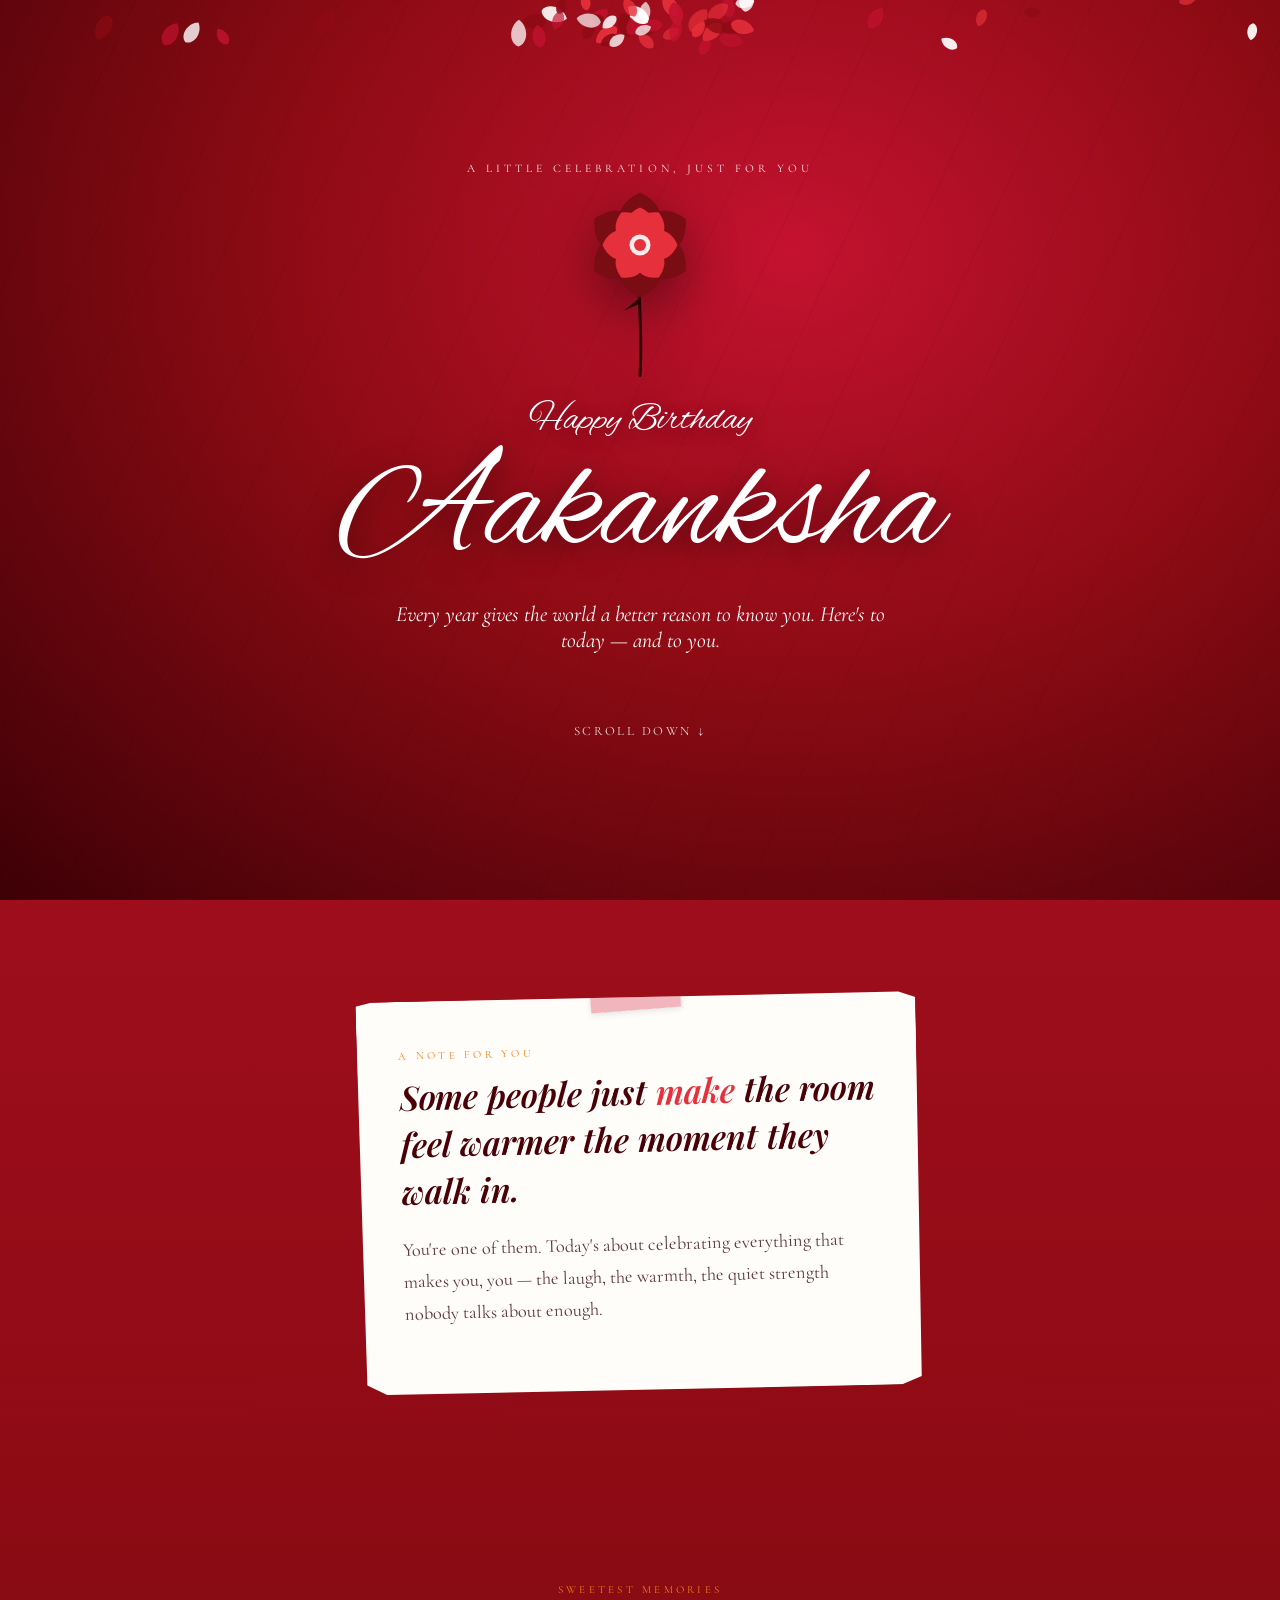
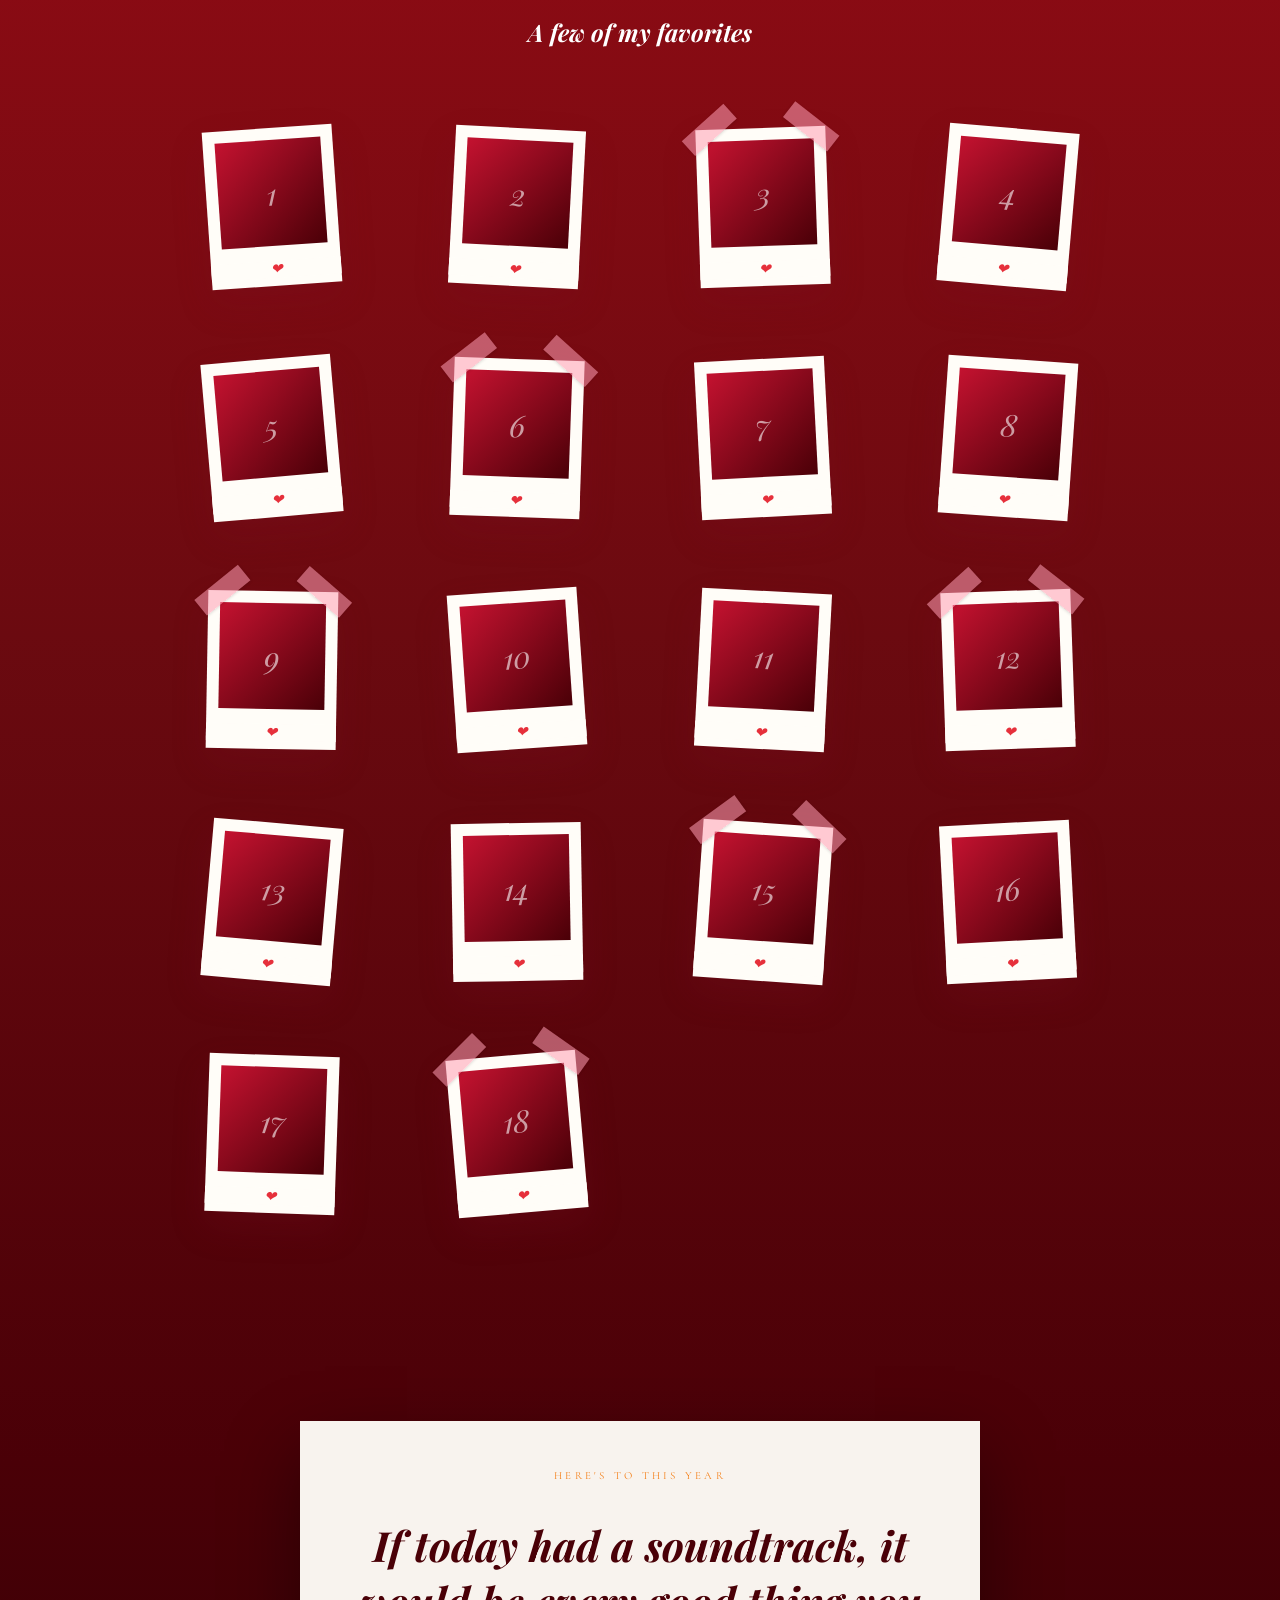
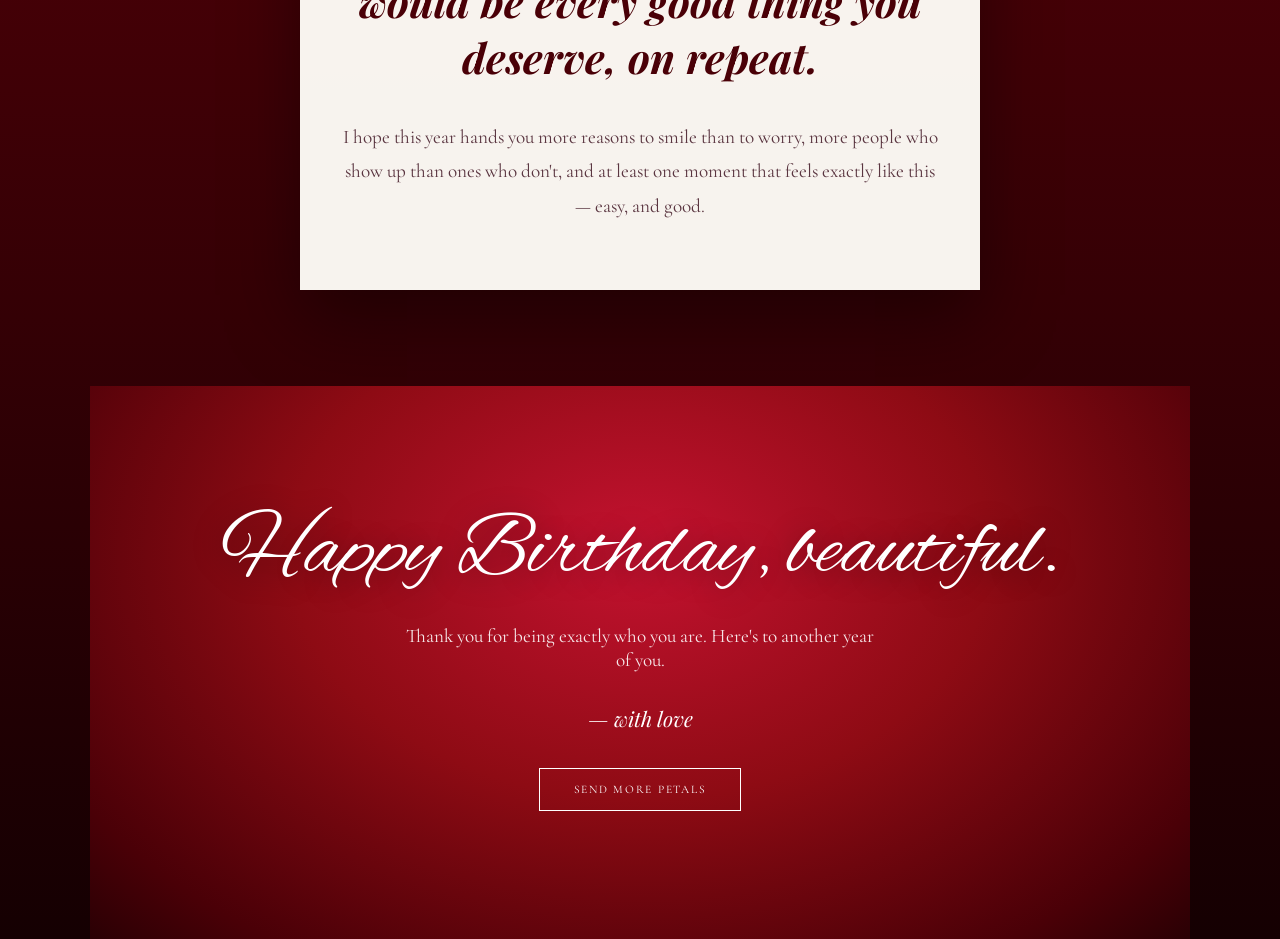
==== birthday-aakanksha/index.html @ 6182c218 "Update index.html" ====
<!DOCTYPE html>
<html lang="en">
<head>
<meta charset="UTF-8">
<meta name="viewport" content="width=device-width, initial-scale=1.0">
<title>Happy Birthday, Aakanksha</title>
<link rel="preconnect" href="https://fonts.googleapis.com">
<link rel="preconnect" href="https://fonts.gstatic.com" crossorigin>
<link href="https://fonts.googleapis.com/css2?family=Alex+Brush&family=Playfair+Display:ital,wght@0,500;0,700;1,600&family=Cormorant+Garamond:ital,wght@0,400;0,500;1,400&display=swap" rel="stylesheet">
<style>
  :root{
    --sunset-deep: #3D0006;
    --sunset-mid: #8E0B14;
    --sunset-pink: #E6303B;
    --sunset-peach: #FFFFFF;
    --blush: #FFF3F2;
    --paper: #FFF8F7;
    --wine: #4A0007;
    --rose-red: #E6303B;
    --gold: #F4801A;
  }
  *{ box-sizing:border-box; }
  html{ scroll-behavior:smooth; }
  body{
    margin:0;
    font-family:'Cormorant Garamond', serif;
    color:#1A0A0A;
    overflow-x:hidden;
    background:linear-gradient(180deg,
      #C41230 0%,
      #A30E1E 18%,
      #8E0B14 36%,
      #6B0A10 54%,
      #4A0007 74%,
      #2A0004 90%,
      #150002 100%);
  }
  h1,h2,.display{ font-family:'Playfair Display', serif; }
  .script{ font-family:'Alex Brush', cursive; }

  #fx-canvas{
    position:fixed; inset:0; width:100vw; height:100vh;
    pointer-events:none; z-index:50;
  }

  /* ---------------- HERO: sunset sky like reference photo ---------------- */
  .hero{
    position:relative;
    min-height:100vh;
    display:flex; flex-direction:column; align-items:center; justify-content:center;
    text-align:center;
    padding:2rem;
    overflow:hidden;
    background:
      radial-gradient(ellipse at 62% 28%, #C41230 0%, #8E0B14 45%, var(--sunset-deep) 100%);
  }
  .hero::before{
    content:'';
    position:absolute; inset:0;
    background:
      repeating-linear-gradient(115deg, rgba(0,0,0,0) 0 60px, rgba(0,0,0,0.06) 60px 62px);
    opacity:0.6;
  }
  .rose{ position:relative; z-index:2; margin-bottom:0.8rem; filter:drop-shadow(0 18px 26px rgba(0,0,0,0.4)); animation:sway 5s ease-in-out infinite; }
  .rose svg{ width:min(38vw, 150px); height:auto; }
  @keyframes sway{ 0%,100%{ transform:rotate(-3deg); } 50%{ transform:rotate(3deg); } }

  .eyebrow{
    position:relative; z-index:2;
    letter-spacing:0.35em; text-transform:uppercase; font-size:0.72rem;
    color:#FFFFFF; opacity:0.9; margin-bottom:0.6rem;
  }
  .hero .script.small{
    position:relative; z-index:2;
    display:block;
    font-size:clamp(1.6rem, 4vw, 2.3rem);
    color:#FFFFFF;
    text-shadow:0 4px 20px rgba(0,0,0,0.4);
  }
  .hero h1{
    position:relative; z-index:2;
    font-family:'Alex Brush', cursive;
    font-size:clamp(4.5rem, 15vw, 9rem);
    font-style:normal; font-weight:400;
    line-height:0.95;
    margin:0.1rem 0 0;
    color:#FFFFFF;
    text-shadow:0 6px 30px rgba(0,0,0,0.5);
  }
  .hero p.sub{
    position:relative; z-index:2;
    margin-top:1.2rem; max-width:520px;
    font-size:clamp(1.05rem,2.2vw,1.35rem); font-style:italic; color:#FFFFFF;
  }
  .scroll-cue{
    position:relative; z-index:2;
    margin-top:3rem; font-size:0.8rem; letter-spacing:0.2em; text-transform:uppercase;
    color:#FFFFFF; opacity:0.85; animation:bob 2.2s ease-in-out infinite;
  }
  @keyframes bob{ 0%,100%{transform:translateY(0);} 50%{transform:translateY(10px);} }

  /* ---------------- shared ---------------- */
  section{ position:relative; padding:6rem 6vw; max-width:1100px; margin:0 auto; }
  .reveal{ opacity:0; transform:translateY(40px); transition:opacity .9s ease, transform .9s ease; }
  .reveal.in{ opacity:1; transform:translateY(0); }
  .kicker{ color:var(--gold); letter-spacing:0.3em; text-transform:uppercase; font-size:0.68rem; display:block; margin-bottom:0.7rem; }

  /* ---------------- note card section, blush gradient bg ---------------- */
  .note-wrap{
    background:transparent;
    padding:6rem 6vw;
  }
  .note-card{
    max-width:560px; margin:0 auto;
    background:#FFFDF9;
    padding:3rem 2.6rem;
    box-shadow:0 30px 70px rgba(0,0,0,0.45);
    transform:rotate(-1.4deg);
    position:relative;
    clip-path:polygon(0% 1%,3% 0%,97% 0.5%,100% 2%,99.5% 98%,96% 100%,4% 99.5%,0.5% 97%);
  }
  .note-card .tape{
    position:absolute; top:-14px; left:50%; transform:translateX(-50%) rotate(-3deg);
    width:90px; height:28px;
    background:rgba(214,48,79,0.35);
    box-shadow:0 2px 6px rgba(0,0,0,0.1);
  }
  .note-card h2{
    font-size:clamp(1.5rem,3.4vw,2.1rem); font-style:italic; font-weight:600;
    color:var(--wine); line-height:1.4; margin:0 0 1rem;
  }
  .note-card h2 em{ font-style:italic; color:var(--rose-red); }
  .note-card p{ font-size:1.15rem; line-height:1.75; color:#5A3540; }

  /* ---------------- gallery: scrapbook paper ---------------- */
  .gallery-section{
    background:transparent;
  }
  .gallery-title{ text-align:center; margin-bottom:3rem; }
  .gallery-title h2{ font-style:italic; color:#FFFFFF; }
  .gallery{
    display:grid;
    grid-template-columns:repeat(auto-fill, minmax(210px,1fr));
    gap:2.6rem 2.2rem;
    padding-top:1rem;
  }
  .polaroid{
    background:#FFFDF8;
    padding:12px 12px 40px 12px;
    box-shadow:0 16px 34px rgba(122,12,38,0.22);
    transform:rotate(var(--r,-3deg));
    transition:transform .35s ease, box-shadow .35s ease;
    position:relative;
  }
  .polaroid:hover{ transform:rotate(0deg) scale(1.05) translateY(-6px); box-shadow:0 24px 48px rgba(122,12,38,0.32); z-index:5; }
  .polaroid .tape{
    position:absolute; width:56px; height:20px;
    background:rgba(255,159,181,0.55);
    box-shadow:0 1px 3px rgba(0,0,0,0.12);
  }
  .polaroid .tape.tl{ top:-10px; left:-14px; transform:rotate(-40deg); }
  .polaroid .tape.tr{ top:-10px; right:-14px; transform:rotate(40deg); }
  .polaroid .frame{
    width:100%; aspect-ratio:1/1; overflow:hidden;
    background:linear-gradient(135deg, #C41230, #4A0007);
    display:flex; align-items:center; justify-content:center;
  }
  .polaroid img{ width:100%; height:100%; object-fit:cover; display:block; }
  .polaroid .placeholder-num{ font-family:'Playfair Display',serif; font-style:italic; color:rgba(255,255,255,0.6); font-size:1.9rem; }
  .polaroid figcaption{ position:absolute; bottom:8px; left:0; right:0; text-align:center; color:var(--rose-red); font-style:italic; font-size:0.9rem; background:#FFFDF8; }

  /* ---------------- message 2, peach gradient ---------------- */
  .msg2-wrap{
    background:transparent;
    padding:6rem 6vw;
  }
  .msg2-wrap .inner{
    max-width:680px; margin:0 auto; text-align:center;
    background:rgba(255,253,248,0.96);
    padding:3rem 2.4rem;
    box-shadow:0 30px 70px rgba(0,0,0,0.4);
  }
  .msg2-wrap h2{ font-size:clamp(1.8rem,4vw,2.6rem); font-style:italic; color:var(--wine); line-height:1.35; }
  .msg2-wrap p{ font-size:1.2rem; color:#5A3540; line-height:1.8; }

  /* ---------------- closing: deep wine gradient like reference ---------------- */
  .closing{
    text-align:center;
    background:
      radial-gradient(ellipse at 50% 30%, #C41230 0%, #8E0B14 45%, #4A0007 85%, #2A0004 100%);
    padding:7rem 6vw 8rem;
  }
  .closing .script{
    font-size:clamp(3rem,8vw,5.5rem);
    color:#FFFFFF;
    text-shadow:0 4px 30px rgba(0,0,0,0.4);
  }
  .closing p{ font-size:1.2rem; color:#FFFFFF; opacity:0.9; max-width:480px; margin:1rem auto 0; }
  .signoff{ margin-top:2rem; font-family:'Playfair Display',serif; font-style:italic; color:var(--sunset-peach); font-size:1.3rem; }
  .btn{
    display:inline-block; margin-top:2.2rem; padding:0.85rem 2.1rem;
    border:1px solid var(--sunset-peach); color:var(--sunset-peach);
    text-decoration:none; letter-spacing:0.15em; text-transform:uppercase; font-size:0.72rem;
    font-family:'Cormorant Garamond',serif; background:transparent; cursor:pointer;
    transition:background .3s ease, color .3s ease;
  }
  .btn:hover{ background:var(--sunset-peach); color:var(--wine); }

  @media (prefers-reduced-motion:reduce){ *{ animation:none!important; transition:none!important; } }
</style>
</head>
<body>

<canvas id="fx-canvas"></canvas>

<!-- ============ HERO ============ -->
<div class="hero">
  <span class="eyebrow">A Little Celebration, Just For You</span>
  <div class="rose">
    <svg viewBox="0 0 200 260" xmlns="http://www.w3.org/2000/svg">
      <path d="M100 96 C 96 150 104 195 100 254" stroke="#2A0004" stroke-width="4" fill="none" stroke-linecap="round"/>
      <path d="M100 150 L 78 168 L 100 158 Z" fill="#2A0004"/>
      <g transform="translate(100,80)">
        <g id="outer-petal-group">
          <path d="M0,0 C 34,-14 40,-52 0,-70 C -40,-52 -34,-14 0,0 Z" fill="#7A0C13"/>
        </g>
        <use href="#outer-petal-group" transform="rotate(60)"/>
        <use href="#outer-petal-group" transform="rotate(120)"/>
        <use href="#outer-petal-group" transform="rotate(180)"/>
        <use href="#outer-petal-group" transform="rotate(240)"/>
        <use href="#outer-petal-group" transform="rotate(300)"/>
        <g id="mid-petal-group">
          <path d="M0,0 C 24,-10 28,-38 0,-50 C -28,-38 -24,-10 0,0 Z" fill="#E6303B"/>
        </g>
        <use href="#mid-petal-group" transform="rotate(30)"/>
        <use href="#mid-petal-group" transform="rotate(90)"/>
        <use href="#mid-petal-group" transform="rotate(150)"/>
        <use href="#mid-petal-group" transform="rotate(210)"/>
        <use href="#mid-petal-group" transform="rotate(270)"/>
        <use href="#mid-petal-group" transform="rotate(330)"/>
        <circle r="14" fill="#FFFFFF" opacity="0.9"/>
        <circle r="8" fill="#E6303B"/>
      </g>
    </svg>
  </div>
  <span class="script small">Happy Birthday</span>
  <h1>Aakanksha</h1>
  <p class="sub">Every year gives the world a better reason to know you. Here's to today — and to you.</p>
  <div class="scroll-cue">scroll down ↓</div>
</div>


<!-- ============ NOTE CARD ============ -->
<div class="note-wrap">
  <section class="reveal" style="padding:0;">
    <div class="note-card">
      <div class="tape"></div>
      <span class="kicker">A Note For You</span>
      <h2>Some people just <em>make</em> the room feel warmer the moment they walk in.</h2>
      <p>You're one of them. Today's about celebrating everything that makes you, you — the laugh, the warmth, the quiet strength nobody talks about enough.</p>
    </div>
  </section>
</div>

<!-- ============ GALLERY ============ -->
<div class="gallery-section">
  <section class="reveal" id="gallery-section">
    <div class="gallery-title">
      <span class="kicker">Sweetest Memories</span>
      <h2>A few of my favorites</h2>
    </div>
    <div class="gallery" id="gallery"></div>
  </section>
</div>

<!-- ============ MESSAGE 2 ============ -->
<div class="msg2-wrap">
  <section class="reveal" style="padding:0;">
    <div class="inner">
      <span class="kicker">Here's To This Year</span>
      <h2>If today had a soundtrack, it would be <em>every</em> good thing you deserve, on repeat.</h2>
      <p>I hope this year hands you more reasons to smile than to worry, more people who show up than ones who don't, and at least one moment that feels exactly like this — easy, and good.</p>
    </div>
  </section>
</div>

<!-- ============ CLOSING ============ -->
<section class="closing reveal">
  <div class="script">Happy Birthday, beautiful.</div>
  <p>Thank you for being exactly who you are. Here's to another year of you.</p>
  <div class="signoff">— with love</div>
  <button class="btn" id="confetti-btn">Send more petals</button>
</section>

<script>
/* ================= Photo gallery ================= */
const gallery = document.getElementById('gallery');
const TOTAL_PHOTOS = 18; // set to your real photo count (15-20)
const rotations = [-4,3,-2,5,-5,2,-3,4,1,-4,3,-2,5,-1,4,-3,2,-5];

for(let i=1;i<=TOTAL_PHOTOS;i++){
  const fig = document.createElement('figure');
  fig.className = 'polaroid';
  fig.style.setProperty('--r', (rotations[(i-1)%rotations.length])+'deg');

  if(i % 3 === 0){
    const tapeL = document.createElement('div'); tapeL.className='tape tl'; fig.appendChild(tapeL);
    const tapeR = document.createElement('div'); tapeR.className='tape tr'; fig.appendChild(tapeR);
  }

  const frame = document.createElement('div');
  frame.className = 'frame';

  const img = document.createElement('img');
  img.src = `photos/${i}.jpg`;
  img.alt = `Memory ${i}`;
  img.loading = 'lazy';
  img.onerror = function(){ frame.innerHTML = `<span class="placeholder-num">${i}</span>`; };
  frame.appendChild(img);
  fig.appendChild(frame);

  const cap = document.createElement('figcaption');
  cap.textContent = '❤';
  fig.appendChild(cap);

  gallery.appendChild(fig);
}

/* ================= Scroll reveal ================= */
const revealEls = document.querySelectorAll('.reveal');
const io = new IntersectionObserver((entries)=>{
  entries.forEach(e=>{ if(e.isIntersecting){ e.target.classList.add('in'); } });
},{ threshold:0.15 });
revealEls.forEach(el=>io.observe(el));

/* ================= Falling rose petals ================= */
const canvas = document.getElementById('fx-canvas');
const ctx = canvas.getContext('2d');
let W, H;
function resize(){ W = canvas.width = window.innerWidth; H = canvas.height = window.innerHeight; }
resize();
window.addEventListener('resize', resize);

const reduceMotion = window.matchMedia('(prefers-reduced-motion: reduce)').matches;
const petalColors = ['#E6303B','#8E0B14','#FFFFFF','#C41230'];
let petals = [];

function makePetal(){
  return {
    x: Math.random()*W,
    y: -20 - Math.random()*100,
    size: 14 + Math.random()*10,
    speedY: 0.6 + Math.random()*1.2,
    swayAmp: 20 + Math.random()*30,
    swaySpeed: 0.4 + Math.random()*0.6,
    swayOffset: Math.random()*Math.PI*2,
    angle: Math.random()*Math.PI*2,
    spin: (Math.random()-0.5)*0.03,
    color: petalColors[Math.floor(Math.random()*petalColors.length)],
    opacity: 0.6 + Math.random()*0.35,
    t: 0
  };
}
function drawPetal(p){
  ctx.save();
  ctx.translate(p.x, p.y);
  ctx.rotate(p.angle);
  ctx.globalAlpha = p.opacity;
  ctx.fillStyle = p.color;
  const s = p.size/14;
  ctx.beginPath();
  ctx.moveTo(0, -8*s);
  ctx.bezierCurveTo(6*s, -6*s, 6*s, 4*s, 0, 8*s);
  ctx.bezierCurveTo(-6*s, 4*s, -6*s, -6*s, 0, -8*s);
  ctx.fill();
  ctx.restore();
}
function petalBurst(cx, cy, count){
  for(let i=0;i<count;i++){
    const p = makePetal();
    p.x = cx + (Math.random()-0.5)*220;
    p.y = cy - 20;
    petals.push(p);
  }
}

for(let i=0;i<30;i++){ petals.push(makePetal()); }
let ambientTimer=0;
function tick(){
  ctx.clearRect(0,0,W,H);
  if(!reduceMotion){
    ambientTimer++;
    if(ambientTimer%40===0 && petals.length<60){ petals.push(makePetal()); }
  }
  petals.forEach(p=>{
    p.t += 0.016;
    p.y += p.speedY;
    p.x += Math.sin(p.t*p.swaySpeed + p.swayOffset) * (p.swayAmp*0.02);
    p.angle += p.spin;
    drawPetal(p);
  });
  petals = petals.filter(p=> p.y < H + 40);
  requestAnimationFrame(tick);
}
if(!reduceMotion){ requestAnimationFrame(tick); } else { ctx.clearRect(0,0,W,H); }

document.getElementById('confetti-btn').addEventListener('click', ()=>{
  petalBurst(W/2, 0, 40);
});

let galleryBurstDone=false;
const galleryIO = new IntersectionObserver((entries)=>{
  entries.forEach(e=>{
    if(e.isIntersecting && !galleryBurstDone){
      galleryBurstDone=true;
      petalBurst(W/2, 0, 40);
    }
  });
},{ threshold:0.3 });
galleryIO.observe(document.getElementById('gallery-section'));
</script>
</body>
</html>
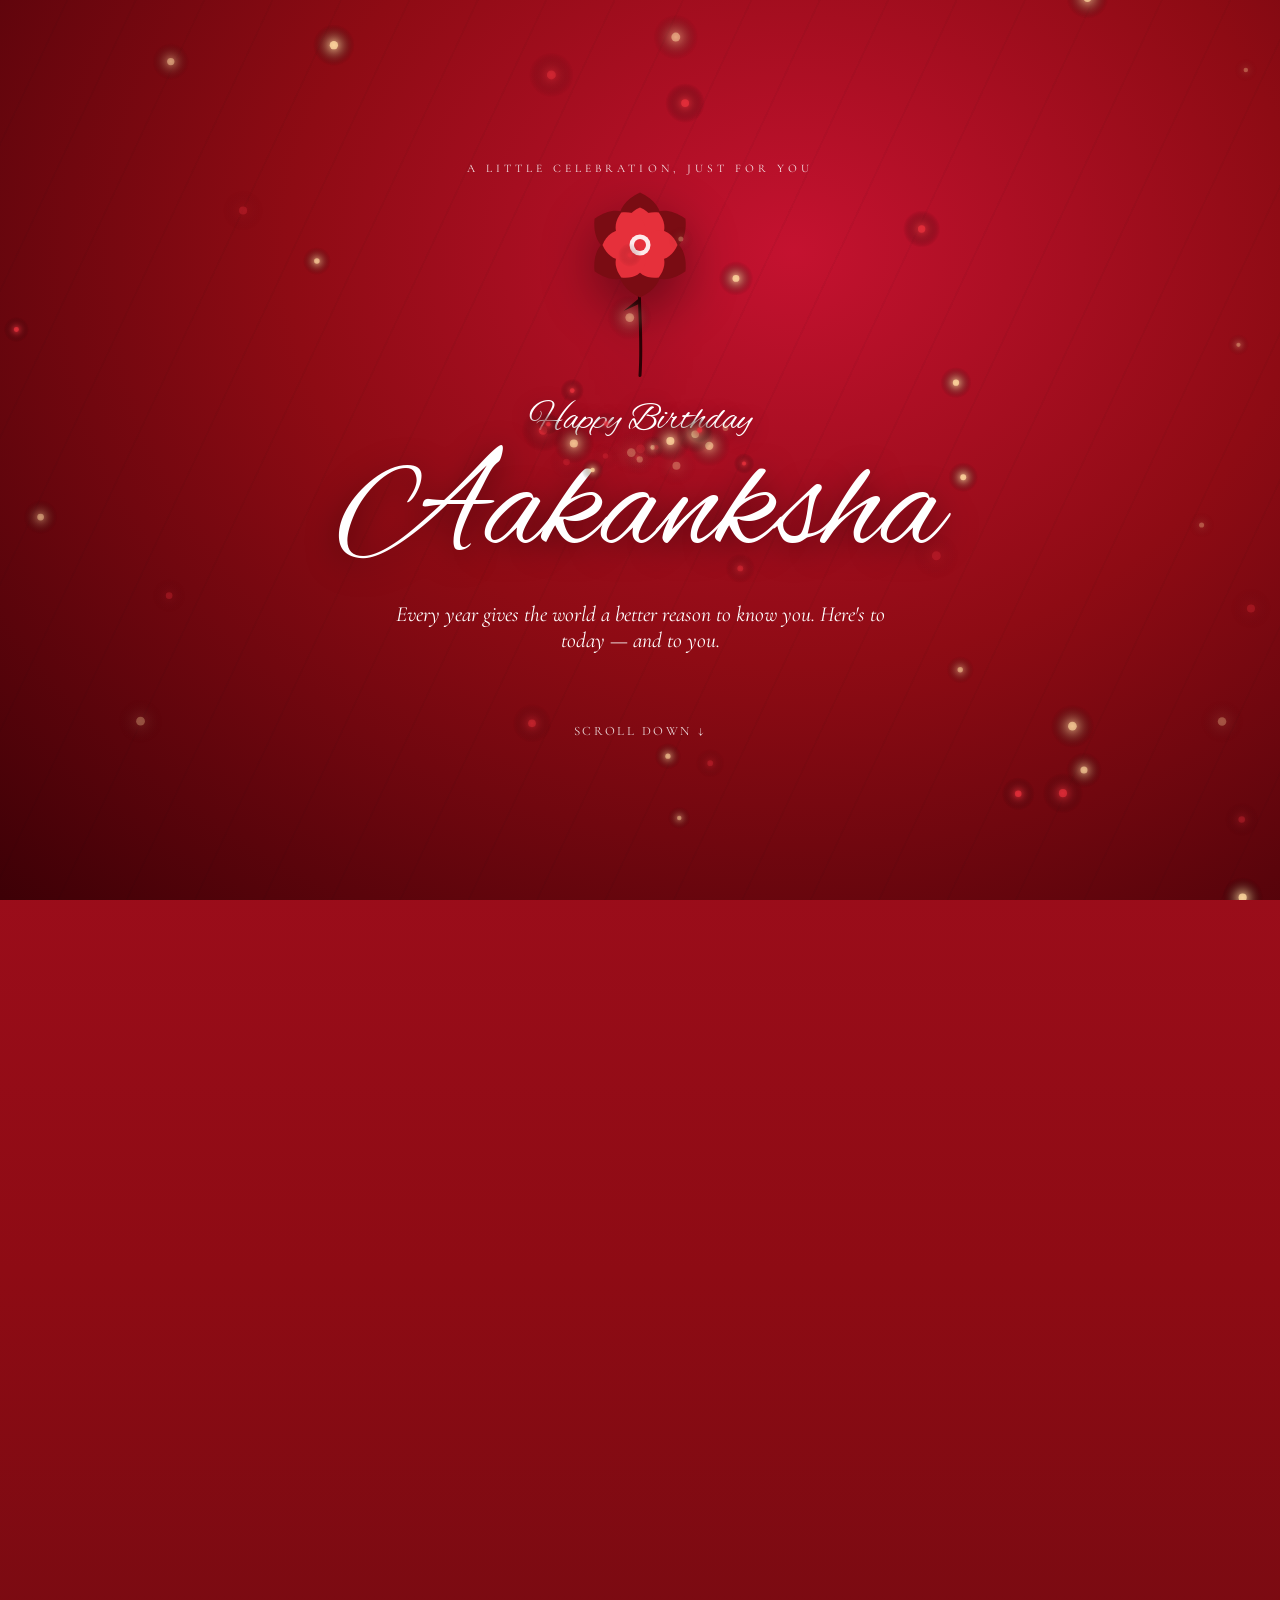
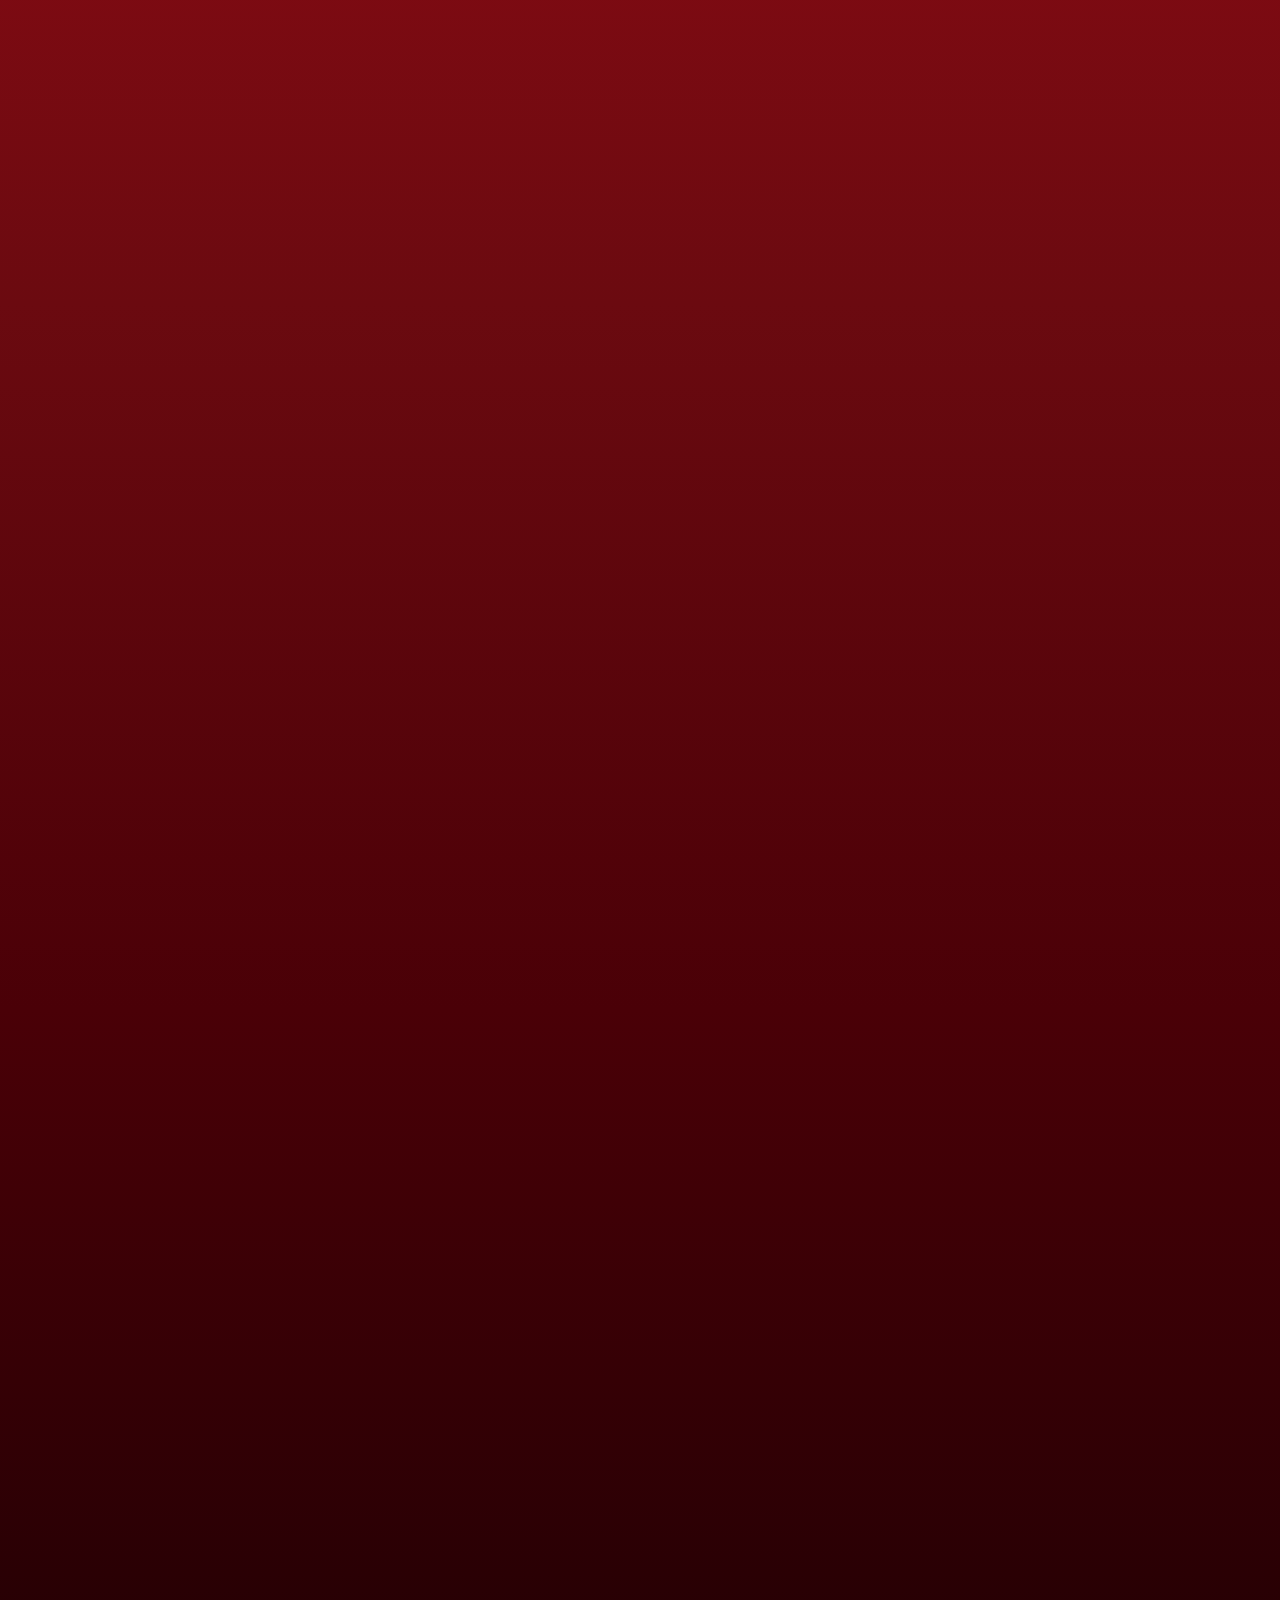
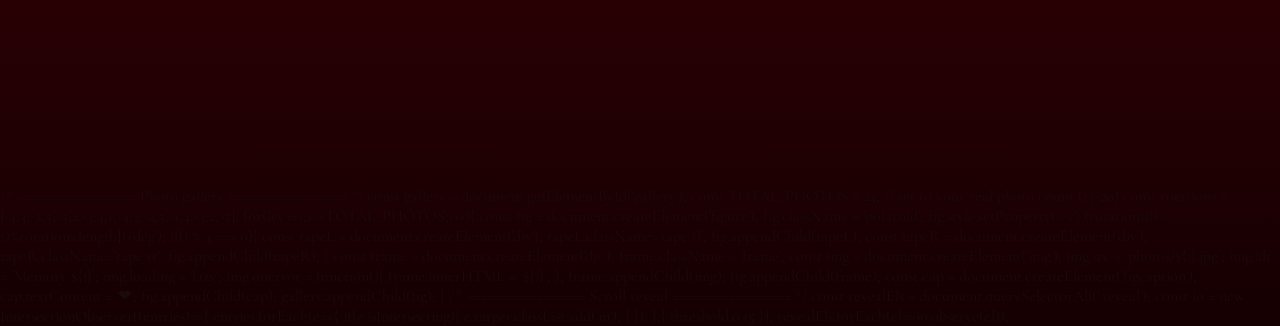
==== commit 7e289efe: "Update index.html" ====
--- a/birthday-aakanksha/index.html
+++ b/birthday-aakanksha/index.html
@@ -133,7 +133,33 @@
   .note-card p{ font-size:1.15rem; line-height:1.75; color:#5A3540; }
 
   /* ---------------- gallery: scrapbook paper ---------------- */
-  .gallery-section{
+  .gallery-section{ .feature-photo{
+    max-width:700px;
+    margin:3rem auto 0;
+    text-align:center;
+  }
+  .feature-photo .frame{
+    width:100%;
+    max-width:700px;
+    height:280px;
+    overflow:hidden;
+    background:#FFFDF8;
+    padding:14px;
+    box-shadow:0 20px 50px rgba(0,0,0,0.45);
+    box-sizing:border-box;
+  }
+  .feature-photo .frame img{
+    width:100%;
+    height:100%;
+    object-fit:cover;
+    display:block;
+  }
+  .feature-photo figcaption{
+    margin-top:1rem;
+    font-style:italic;
+    color:#FFFFFF;
+    font-size:1.1rem;
+  }
     background:transparent;
   }
   .gallery-title{ text-align:center; margin-bottom:3rem; }
@@ -270,6 +296,12 @@
       <h2>A few of my favorites</h2>
     </div>
     <div class="gallery" id="gallery"></div>
+    <figure class="feature-photo">
+  <div class="frame">
+    <img src="photos/us.jpg" alt="Us together">
+  </div>
+  <figcaption>Just us ❤</figcaption>
+</figure>
   </section>
 </div>
 
@@ -292,10 +324,9 @@
   <button class="btn" id="confetti-btn">Send more petals</button>
 </section>
 
-<script>
 /* ================= Photo gallery ================= */
 const gallery = document.getElementById('gallery');
-const TOTAL_PHOTOS = 18; // set to your real photo count (15-20)
+const TOTAL_PHOTOS = 24; // set to your real photo count (15-20)
 const rotations = [-4,3,-2,5,-5,2,-3,4,1,-4,3,-2,5,-1,4,-3,2,-5];
 
 for(let i=1;i<=TOTAL_PHOTOS;i++){
@@ -332,92 +363,6 @@
   entries.forEach(e=>{ if(e.isIntersecting){ e.target.classList.add('in'); } });
 },{ threshold:0.15 });
 revealEls.forEach(el=>io.observe(el));
-
-/* ================= Falling rose petals ================= */
-const canvas = document.getElementById('fx-canvas');
-const ctx = canvas.getContext('2d');
-let W, H;
-function resize(){ W = canvas.width = window.innerWidth; H = canvas.height = window.innerHeight; }
-resize();
-window.addEventListener('resize', resize);
-
-const reduceMotion = window.matchMedia('(prefers-reduced-motion: reduce)').matches;
-const petalColors = ['#E6303B','#8E0B14','#FFFFFF','#C41230'];
-let petals = [];
-
-function makePetal(){
-  return {
-    x: Math.random()*W,
-    y: -20 - Math.random()*100,
-    size: 14 + Math.random()*10,
-    speedY: 0.6 + Math.random()*1.2,
-    swayAmp: 20 + Math.random()*30,
-    swaySpeed: 0.4 + Math.random()*0.6,
-    swayOffset: Math.random()*Math.PI*2,
-    angle: Math.random()*Math.PI*2,
-    spin: (Math.random()-0.5)*0.03,
-    color: petalColors[Math.floor(Math.random()*petalColors.length)],
-    opacity: 0.6 + Math.random()*0.35,
-    t: 0
-  };
-}
-function drawPetal(p){
-  ctx.save();
-  ctx.translate(p.x, p.y);
-  ctx.rotate(p.angle);
-  ctx.globalAlpha = p.opacity;
-  ctx.fillStyle = p.color;
-  const s = p.size/14;
-  ctx.beginPath();
-  ctx.moveTo(0, -8*s);
-  ctx.bezierCurveTo(6*s, -6*s, 6*s, 4*s, 0, 8*s);
-  ctx.bezierCurveTo(-6*s, 4*s, -6*s, -6*s, 0, -8*s);
-  ctx.fill();
-  ctx.restore();
-}
-function petalBurst(cx, cy, count){
-  for(let i=0;i<count;i++){
-    const p = makePetal();
-    p.x = cx + (Math.random()-0.5)*220;
-    p.y = cy - 20;
-    petals.push(p);
-  }
-}
-
-for(let i=0;i<30;i++){ petals.push(makePetal()); }
-let ambientTimer=0;
-function tick(){
-  ctx.clearRect(0,0,W,H);
-  if(!reduceMotion){
-    ambientTimer++;
-    if(ambientTimer%40===0 && petals.length<60){ petals.push(makePetal()); }
-  }
-  petals.forEach(p=>{
-    p.t += 0.016;
-    p.y += p.speedY;
-    p.x += Math.sin(p.t*p.swaySpeed + p.swayOffset) * (p.swayAmp*0.02);
-    p.angle += p.spin;
-    drawPetal(p);
-  });
-  petals = petals.filter(p=> p.y < H + 40);
-  requestAnimationFrame(tick);
-}
-if(!reduceMotion){ requestAnimationFrame(tick); } else { ctx.clearRect(0,0,W,H); }
-
-document.getElementById('confetti-btn').addEventListener('click', ()=>{
-  petalBurst(W/2, 0, 40);
-});
-
-let galleryBurstDone=false;
-const galleryIO = new IntersectionObserver((entries)=>{
-  entries.forEach(e=>{
-    if(e.isIntersecting && !galleryBurstDone){
-      galleryBurstDone=true;
-      petalBurst(W/2, 0, 40);
-    }
-  });
-},{ threshold:0.3 });
-galleryIO.observe(document.getElementById('gallery-section'));
-</script>
+  <script src="effects/fireflies.js"> </script>
 </body>
 </html>
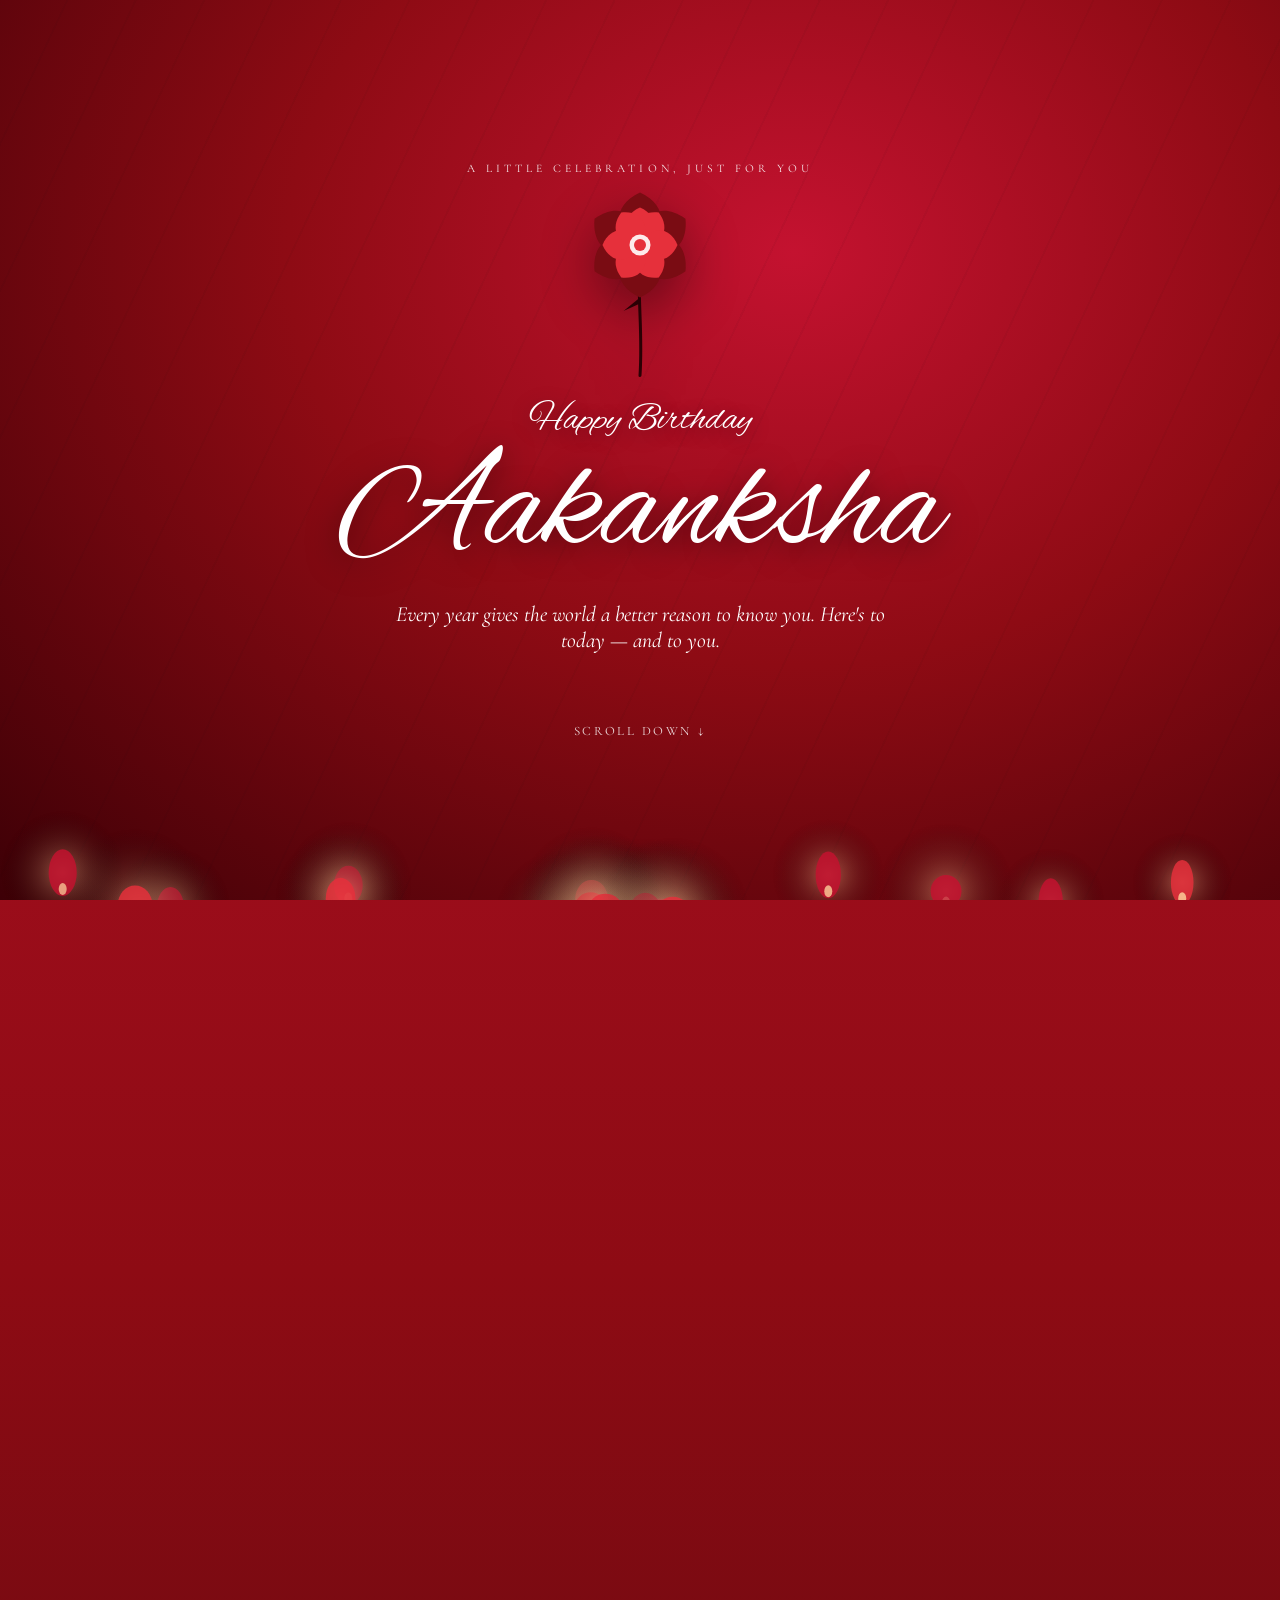
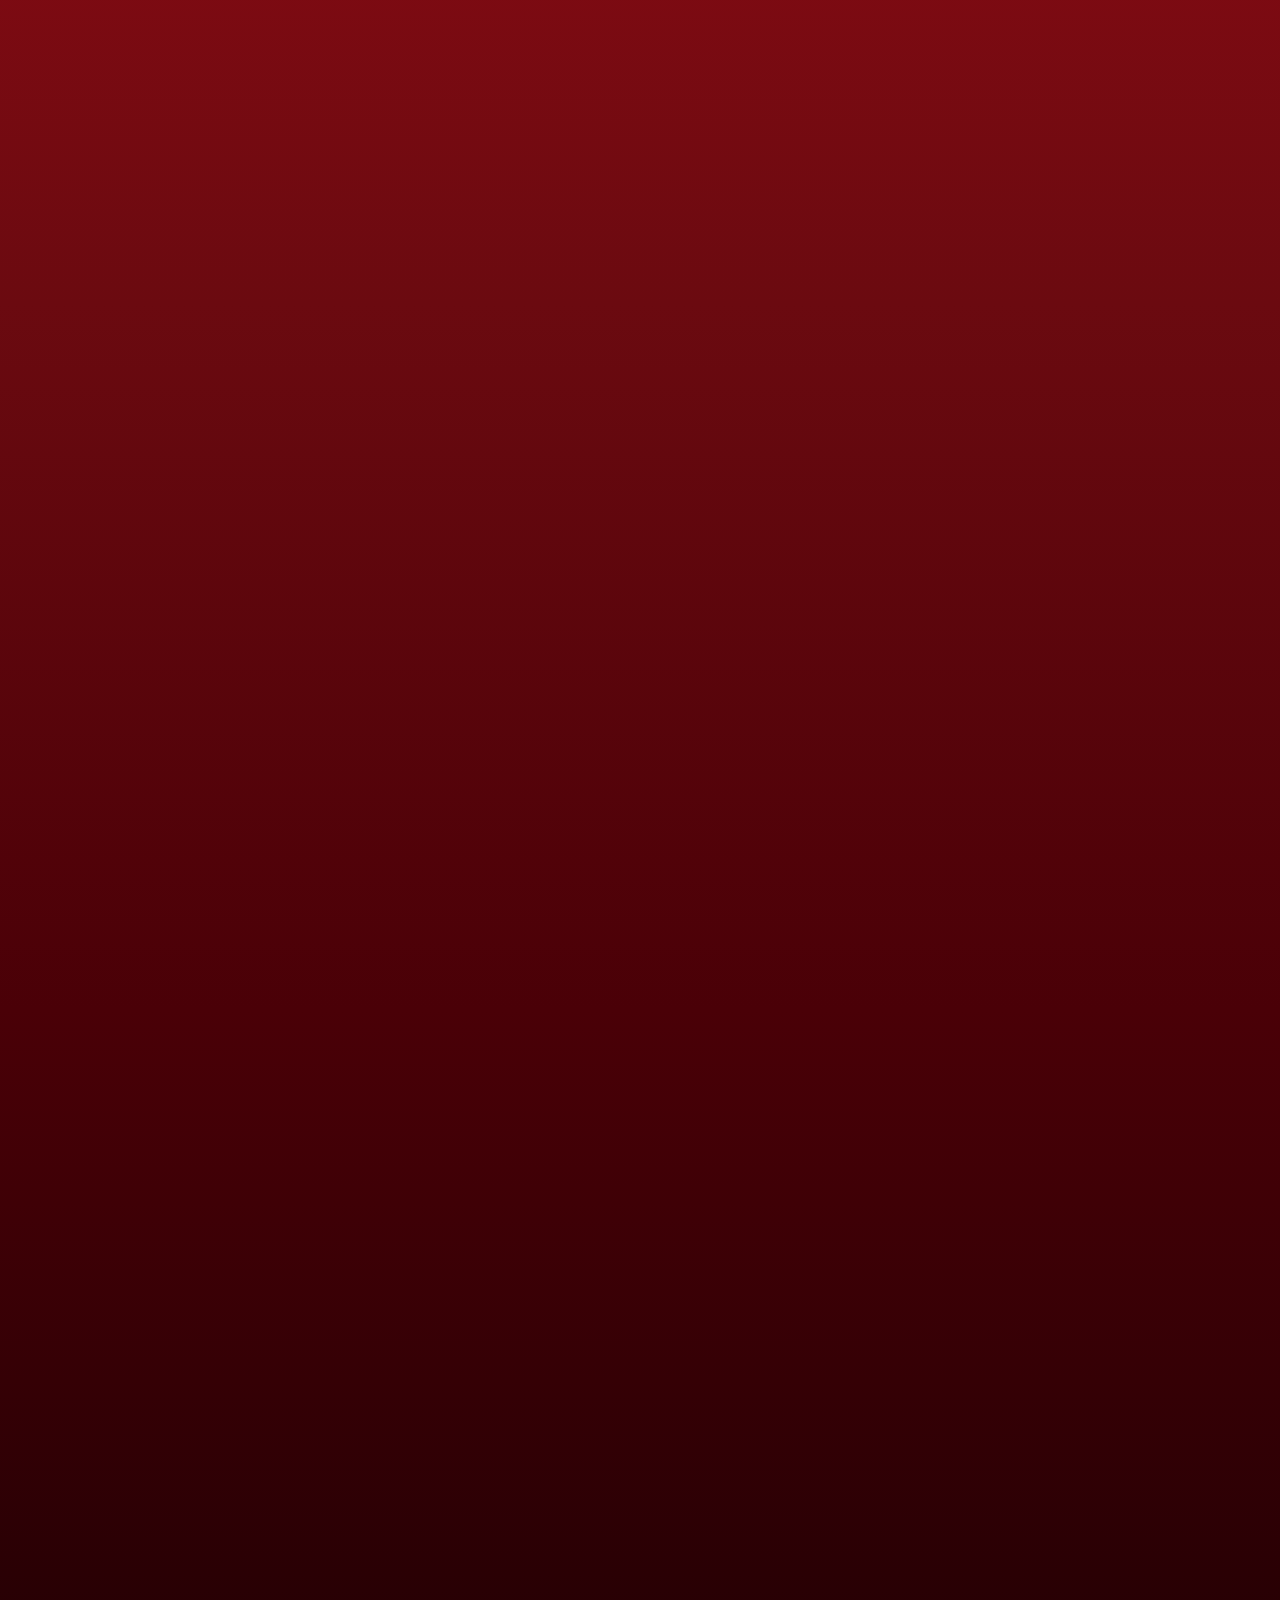
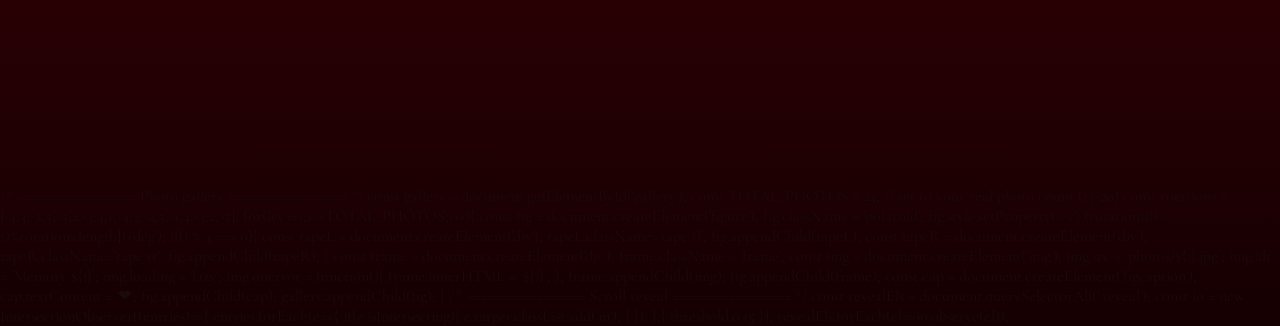
==== commit aac2f7cb: "Update index.html" ====
--- a/birthday-aakanksha/index.html
+++ b/birthday-aakanksha/index.html
@@ -363,6 +363,6 @@
   entries.forEach(e=>{ if(e.isIntersecting){ e.target.classList.add('in'); } });
 },{ threshold:0.15 });
 revealEls.forEach(el=>io.observe(el));
-  <script src="effects/fireflies.js"> </script>
+  <script src="effects/lanterns.js"> </script>
 </body>
 </html>
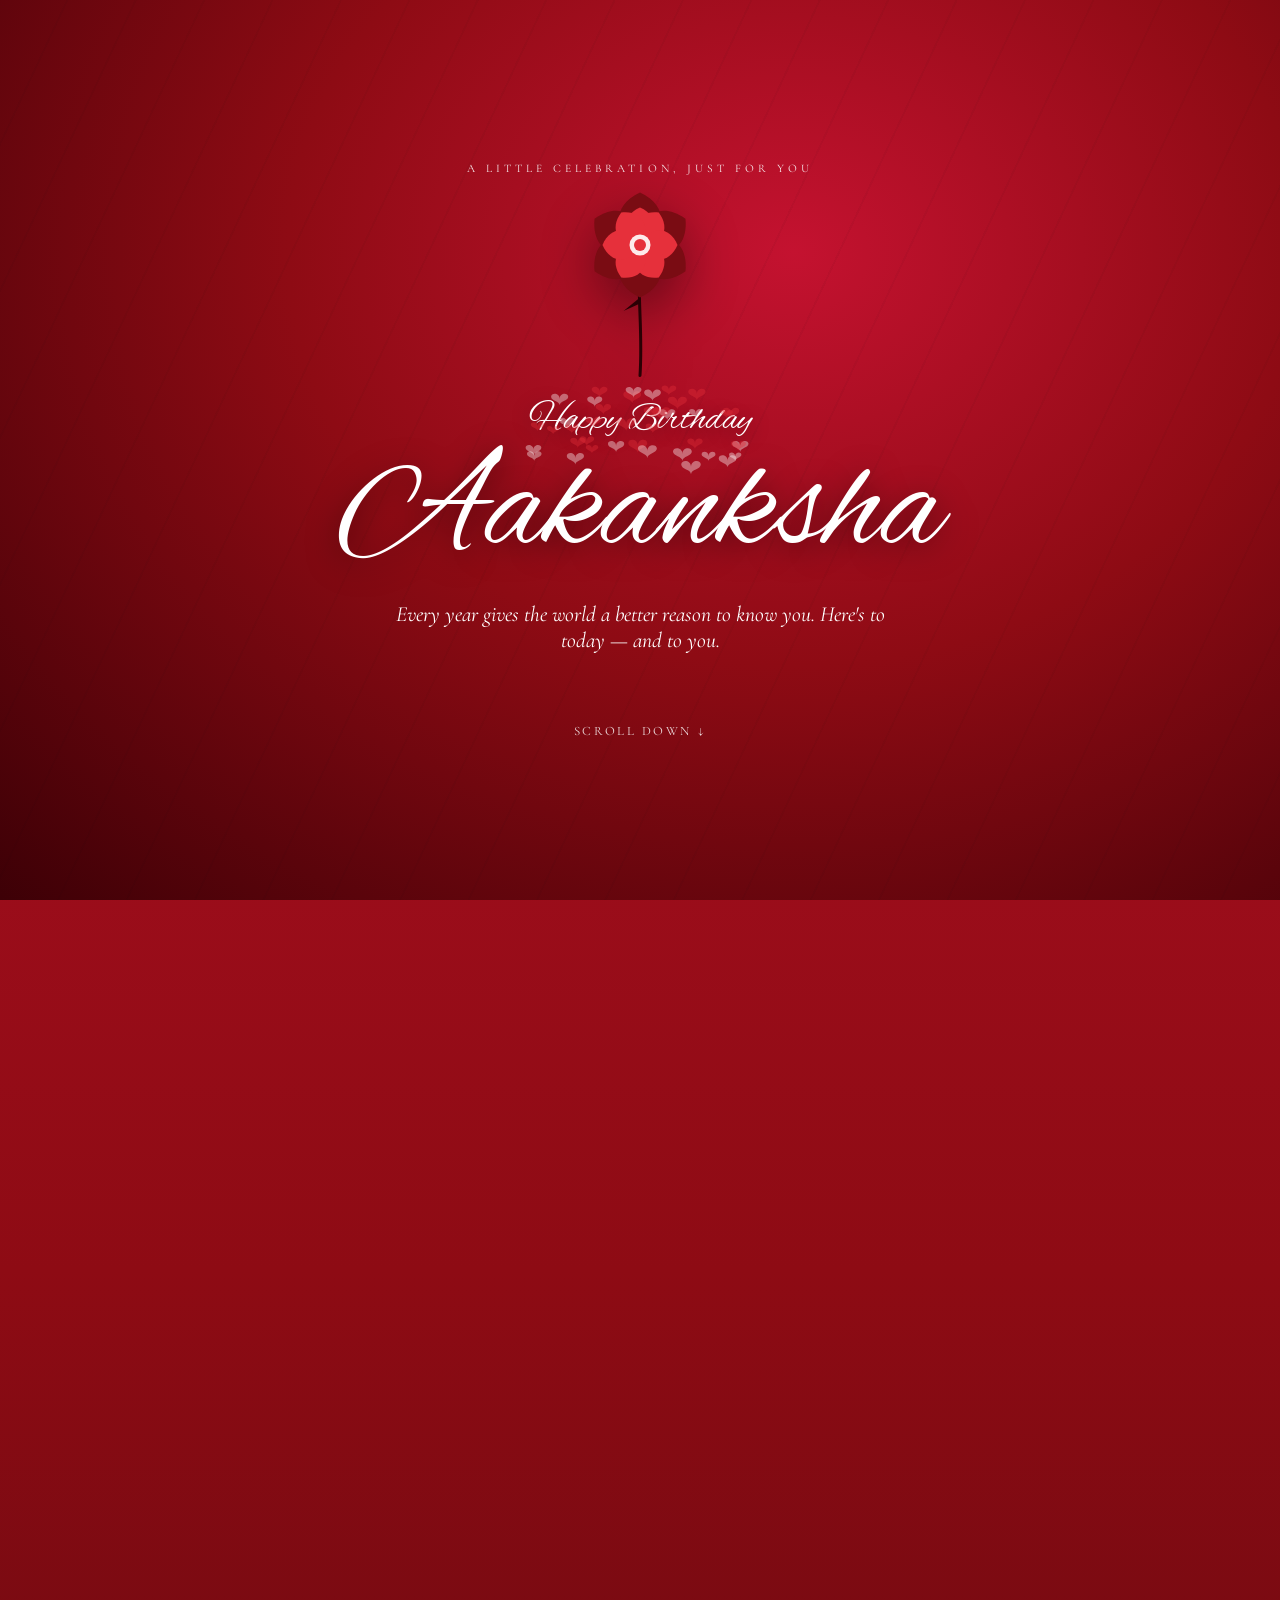
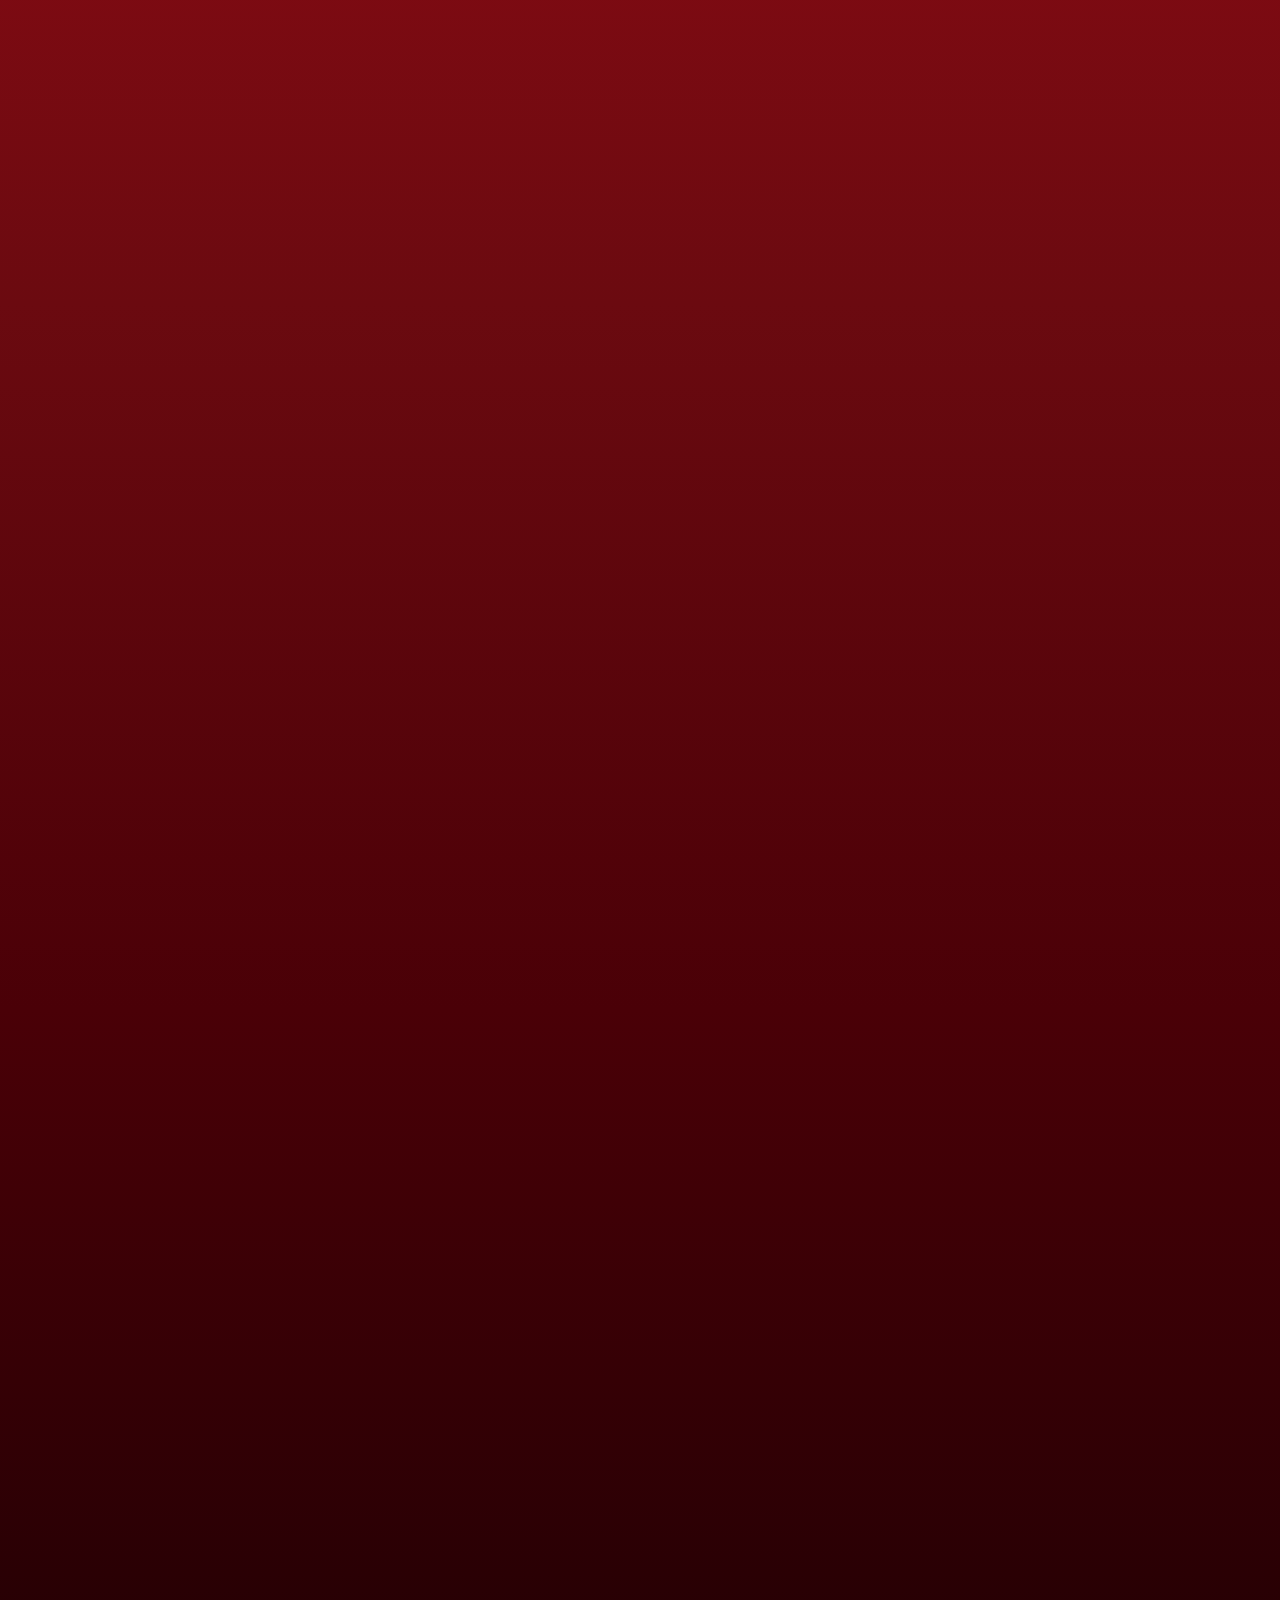
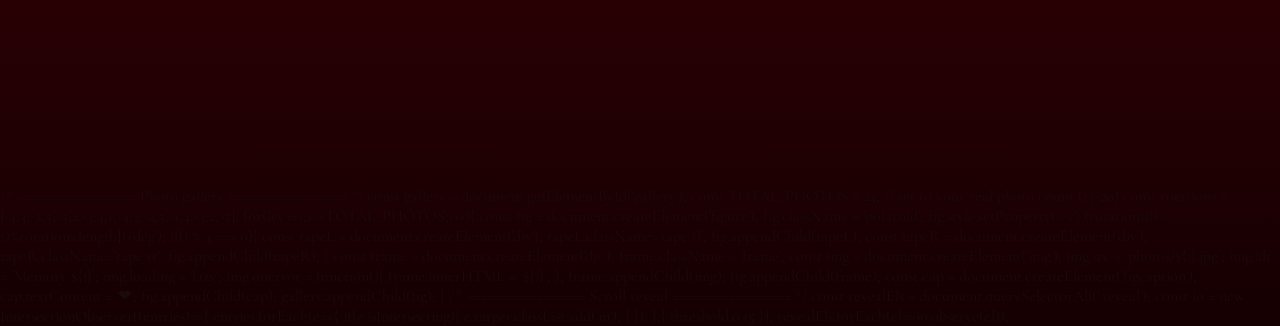
==== commit 74c22eee: "Update index.html" ====
--- a/birthday-aakanksha/index.html
+++ b/birthday-aakanksha/index.html
@@ -363,6 +363,6 @@
   entries.forEach(e=>{ if(e.isIntersecting){ e.target.classList.add('in'); } });
 },{ threshold:0.15 });
 revealEls.forEach(el=>io.observe(el));
-  <script src="effects/lanterns.js"> </script>
+  <script src="effects/cursor-hearts.js"> </script>
 </body>
 </html>
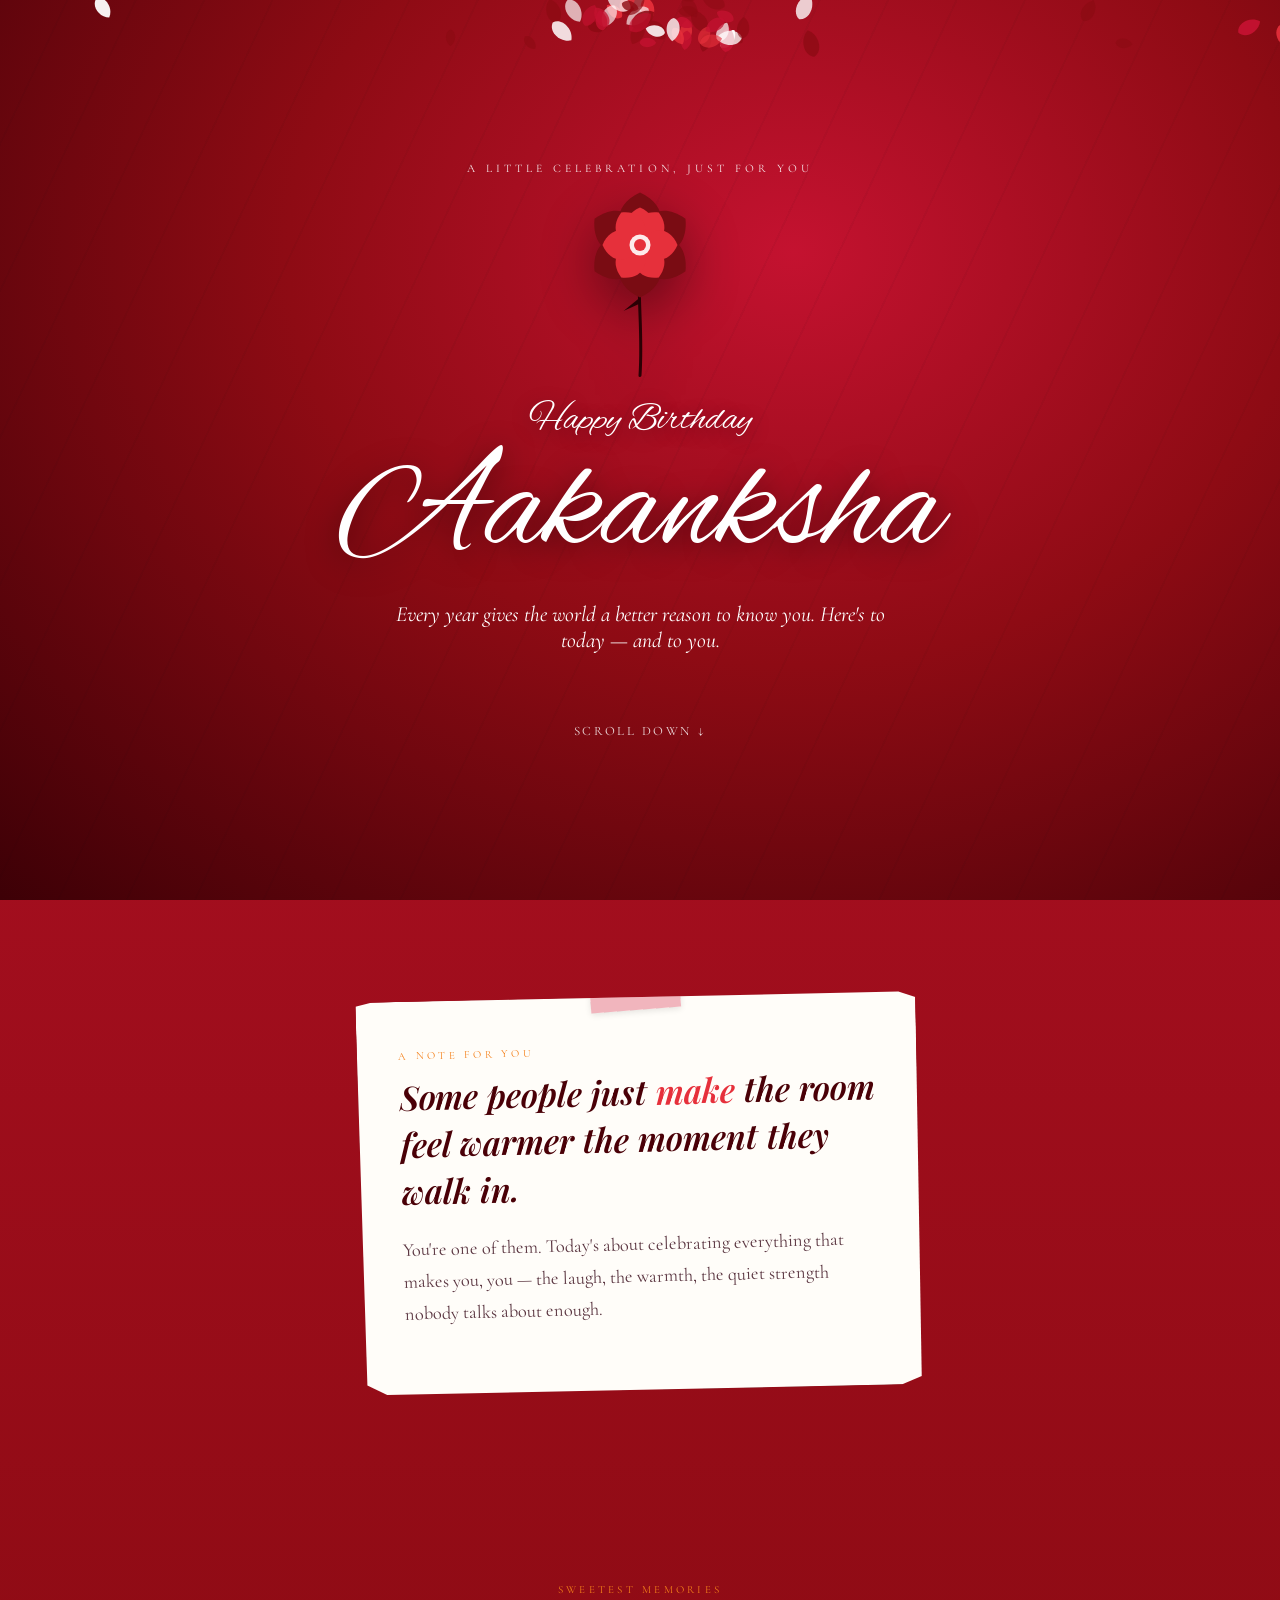
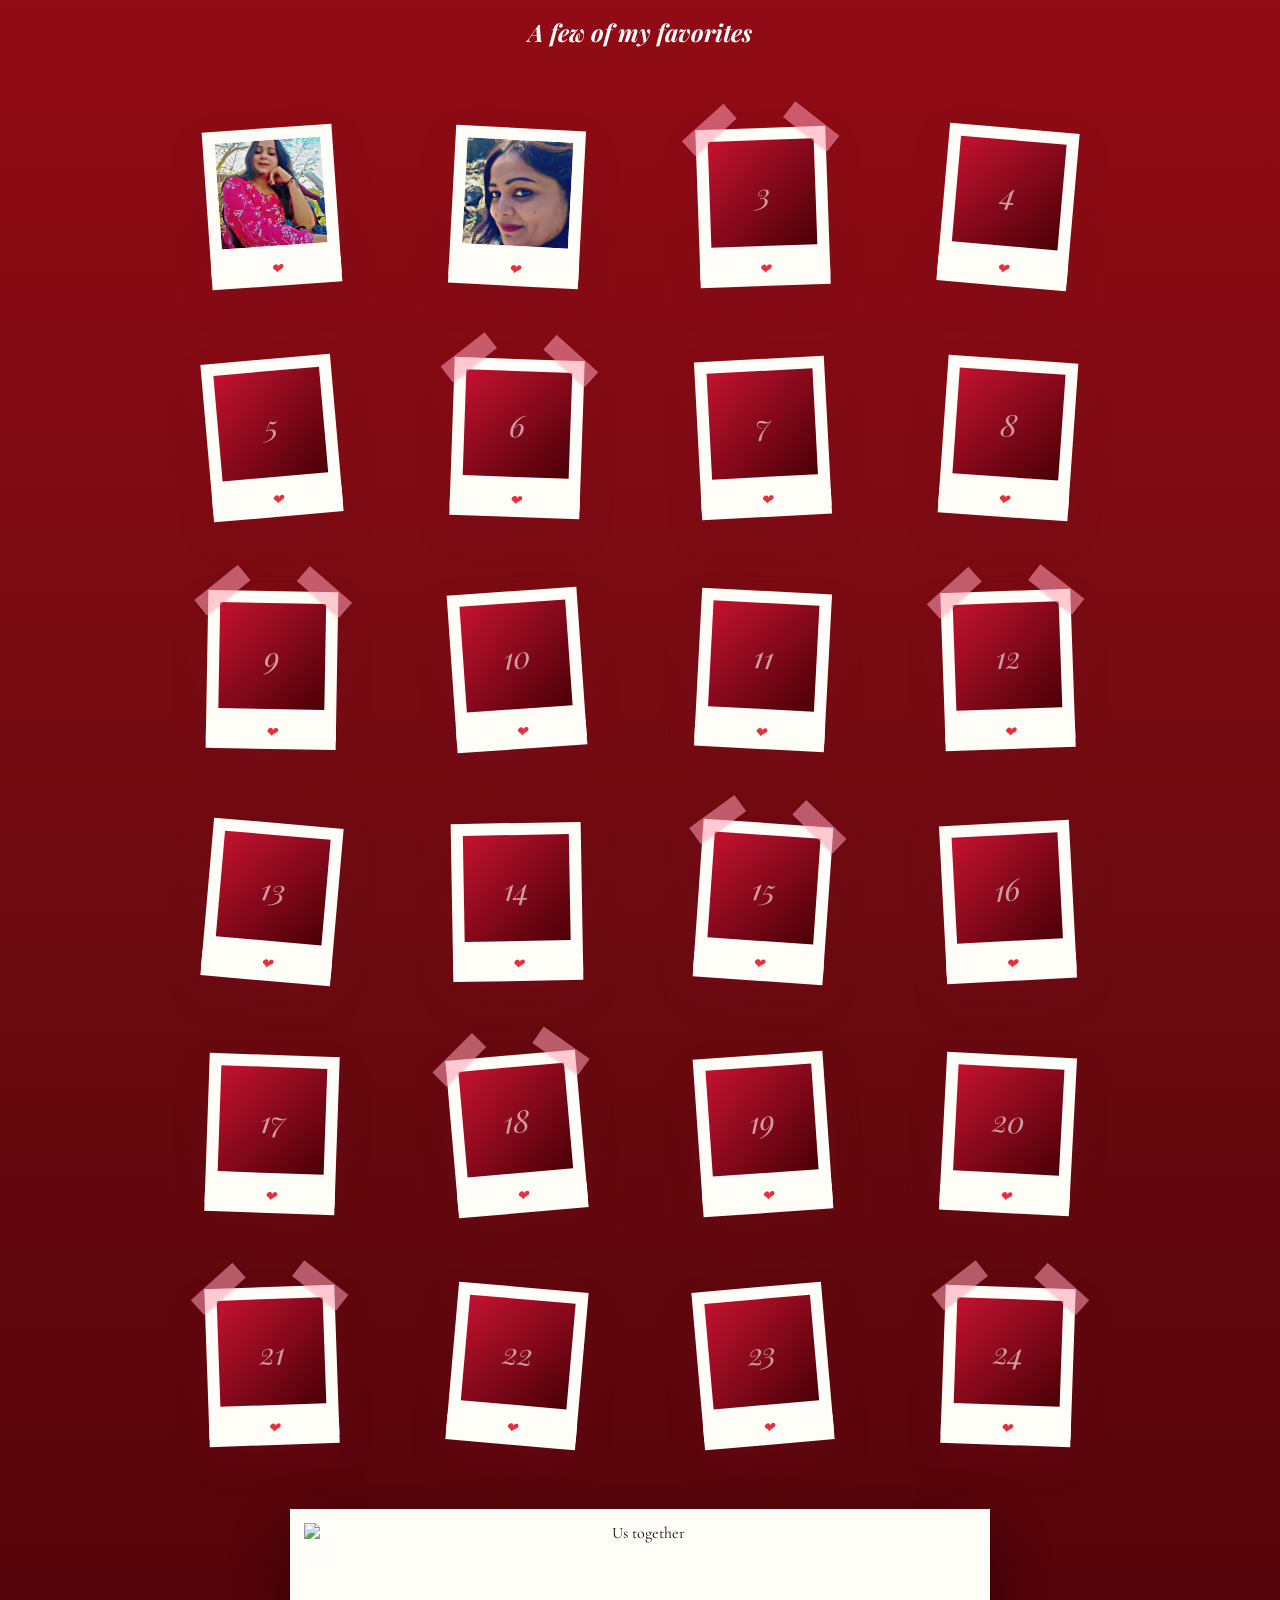
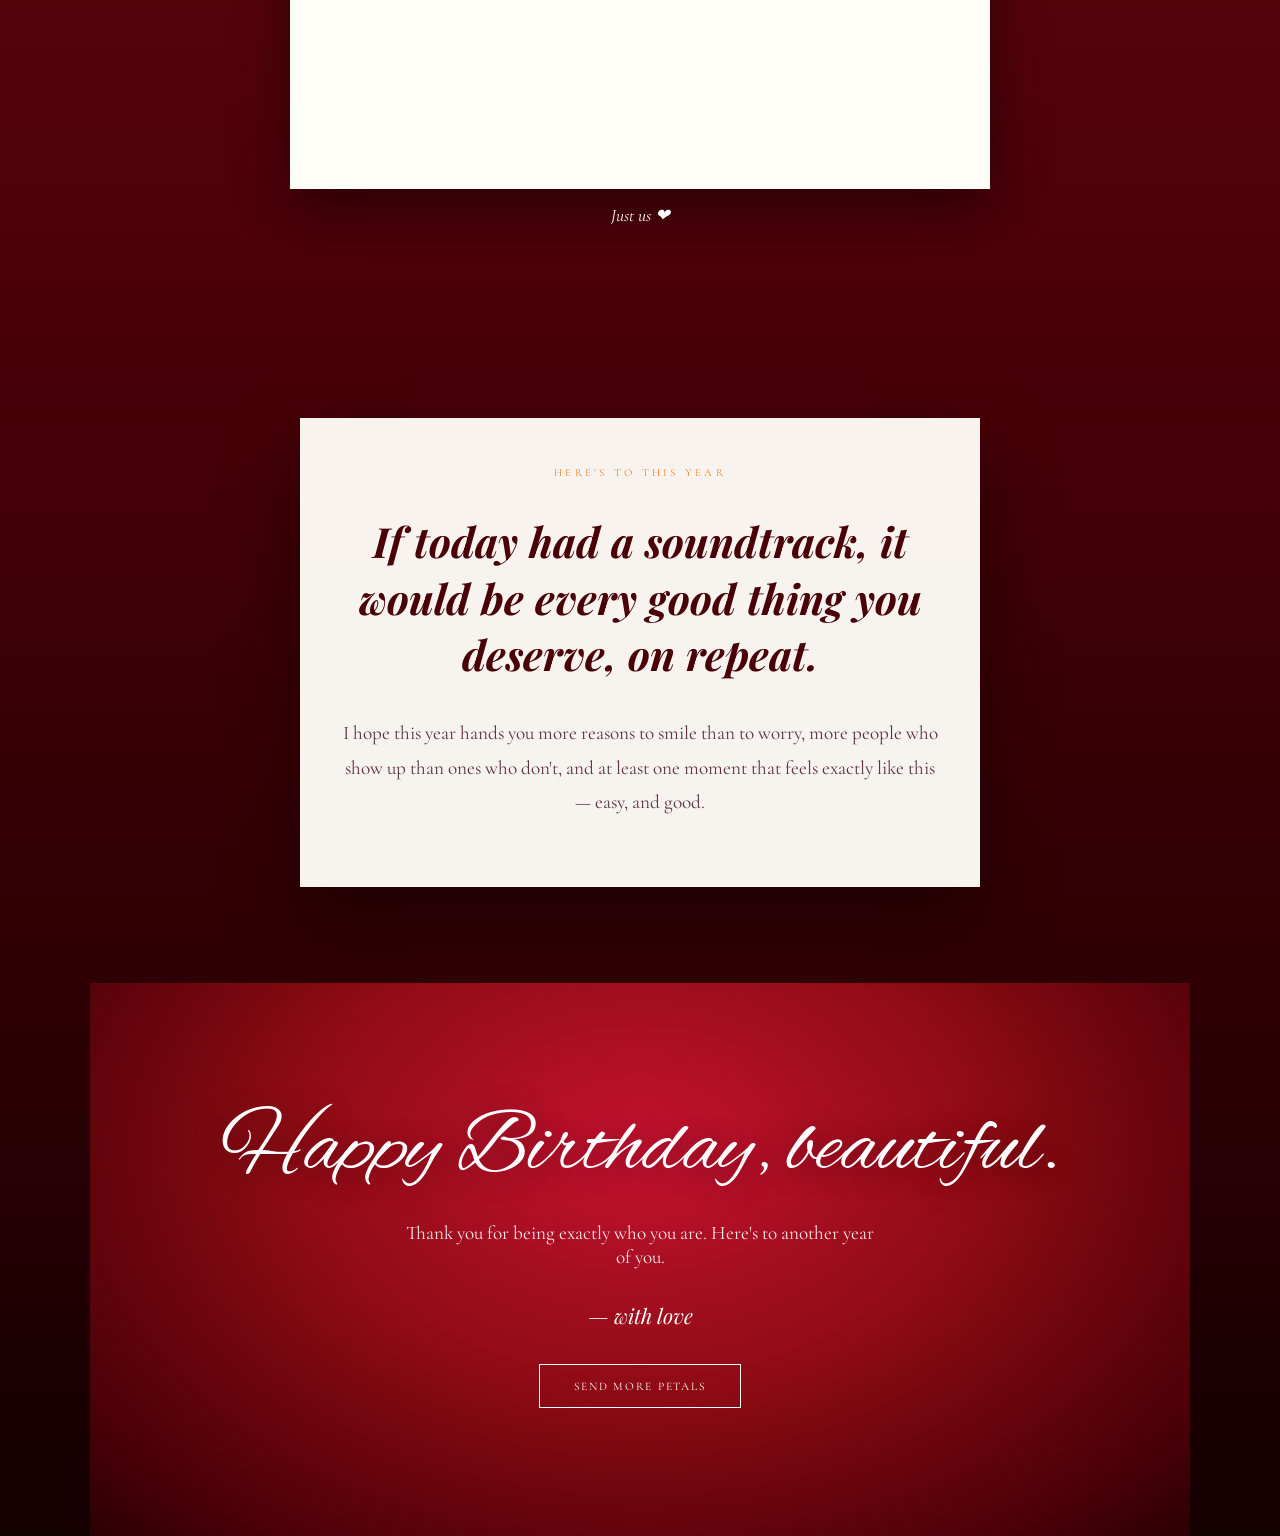
==== commit 47afecf9: "Update index.html" ====
--- a/birthday-aakanksha/index.html
+++ b/birthday-aakanksha/index.html
@@ -133,7 +133,8 @@
   .note-card p{ font-size:1.15rem; line-height:1.75; color:#5A3540; }
 
   /* ---------------- gallery: scrapbook paper ---------------- */
-  .gallery-section{ .feature-photo{
+  .gallery-section{
+    .feature-photo{
     max-width:700px;
     margin:3rem auto 0;
     text-align:center;
@@ -324,6 +325,7 @@
   <button class="btn" id="confetti-btn">Send more petals</button>
 </section>
 
+<script>
 /* ================= Photo gallery ================= */
 const gallery = document.getElementById('gallery');
 const TOTAL_PHOTOS = 24; // set to your real photo count (15-20)
@@ -363,6 +365,92 @@
   entries.forEach(e=>{ if(e.isIntersecting){ e.target.classList.add('in'); } });
 },{ threshold:0.15 });
 revealEls.forEach(el=>io.observe(el));
-  <script src="effects/cursor-hearts.js"> </script>
+
+/* ================= Falling rose petals ================= */
+const canvas = document.getElementById('fx-canvas');
+const ctx = canvas.getContext('2d');
+let W, H;
+function resize(){ W = canvas.width = window.innerWidth; H = canvas.height = window.innerHeight; }
+resize();
+window.addEventListener('resize', resize);
+
+const reduceMotion = window.matchMedia('(prefers-reduced-motion: reduce)').matches;
+const petalColors = ['#E6303B','#8E0B14','#FFFFFF','#C41230'];
+let petals = [];
+
+function makePetal(){
+  return {
+    x: Math.random()*W,
+    y: -20 - Math.random()*100,
+    size: 14 + Math.random()*10,
+    speedY: 0.6 + Math.random()*1.2,
+    swayAmp: 20 + Math.random()*30,
+    swaySpeed: 0.4 + Math.random()*0.6,
+    swayOffset: Math.random()*Math.PI*2,
+    angle: Math.random()*Math.PI*2,
+    spin: (Math.random()-0.5)*0.03,
+    color: petalColors[Math.floor(Math.random()*petalColors.length)],
+    opacity: 0.6 + Math.random()*0.35,
+    t: 0
+  };
+}
+function drawPetal(p){
+  ctx.save();
+  ctx.translate(p.x, p.y);
+  ctx.rotate(p.angle);
+  ctx.globalAlpha = p.opacity;
+  ctx.fillStyle = p.color;
+  const s = p.size/14;
+  ctx.beginPath();
+  ctx.moveTo(0, -8*s);
+  ctx.bezierCurveTo(6*s, -6*s, 6*s, 4*s, 0, 8*s);
+  ctx.bezierCurveTo(-6*s, 4*s, -6*s, -6*s, 0, -8*s);
+  ctx.fill();
+  ctx.restore();
+}
+function petalBurst(cx, cy, count){
+  for(let i=0;i<count;i++){
+    const p = makePetal();
+    p.x = cx + (Math.random()-0.5)*220;
+    p.y = cy - 20;
+    petals.push(p);
+  }
+}
+
+for(let i=0;i<30;i++){ petals.push(makePetal()); }
+let ambientTimer=0;
+function tick(){
+  ctx.clearRect(0,0,W,H);
+  if(!reduceMotion){
+    ambientTimer++;
+    if(ambientTimer%40===0 && petals.length<60){ petals.push(makePetal()); }
+  }
+  petals.forEach(p=>{
+    p.t += 0.016;
+    p.y += p.speedY;
+    p.x += Math.sin(p.t*p.swaySpeed + p.swayOffset) * (p.swayAmp*0.02);
+    p.angle += p.spin;
+    drawPetal(p);
+  });
+  petals = petals.filter(p=> p.y < H + 40);
+  requestAnimationFrame(tick);
+}
+if(!reduceMotion){ requestAnimationFrame(tick); } else { ctx.clearRect(0,0,W,H); }
+
+document.getElementById('confetti-btn').addEventListener('click', ()=>{
+  petalBurst(W/2, 0, 40);
+});
+
+let galleryBurstDone=false;
+const galleryIO = new IntersectionObserver((entries)=>{
+  entries.forEach(e=>{
+    if(e.isIntersecting && !galleryBurstDone){
+      galleryBurstDone=true;
+      petalBurst(W/2, 0, 40);
+    }
+  });
+},{ threshold:0.3 });
+galleryIO.observe(document.getElementById('gallery-section'));
+</script>
 </body>
 </html>
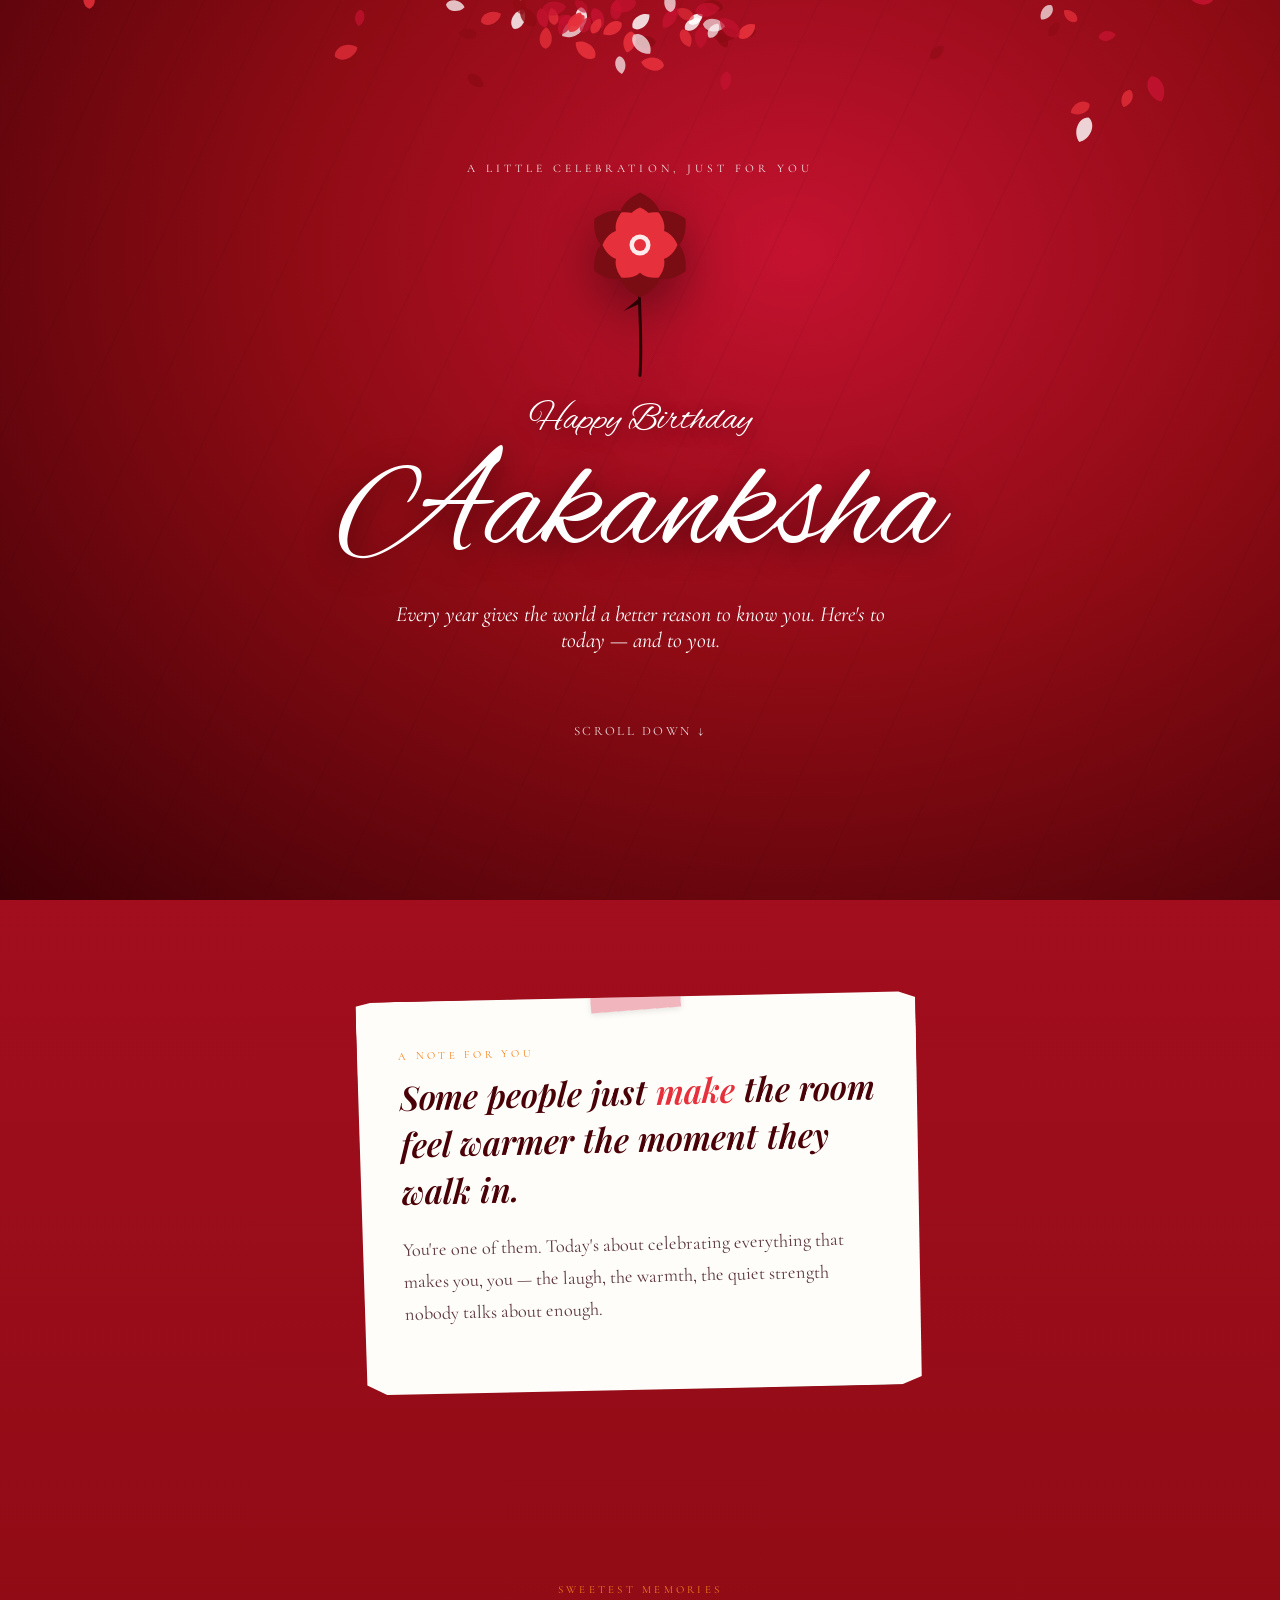
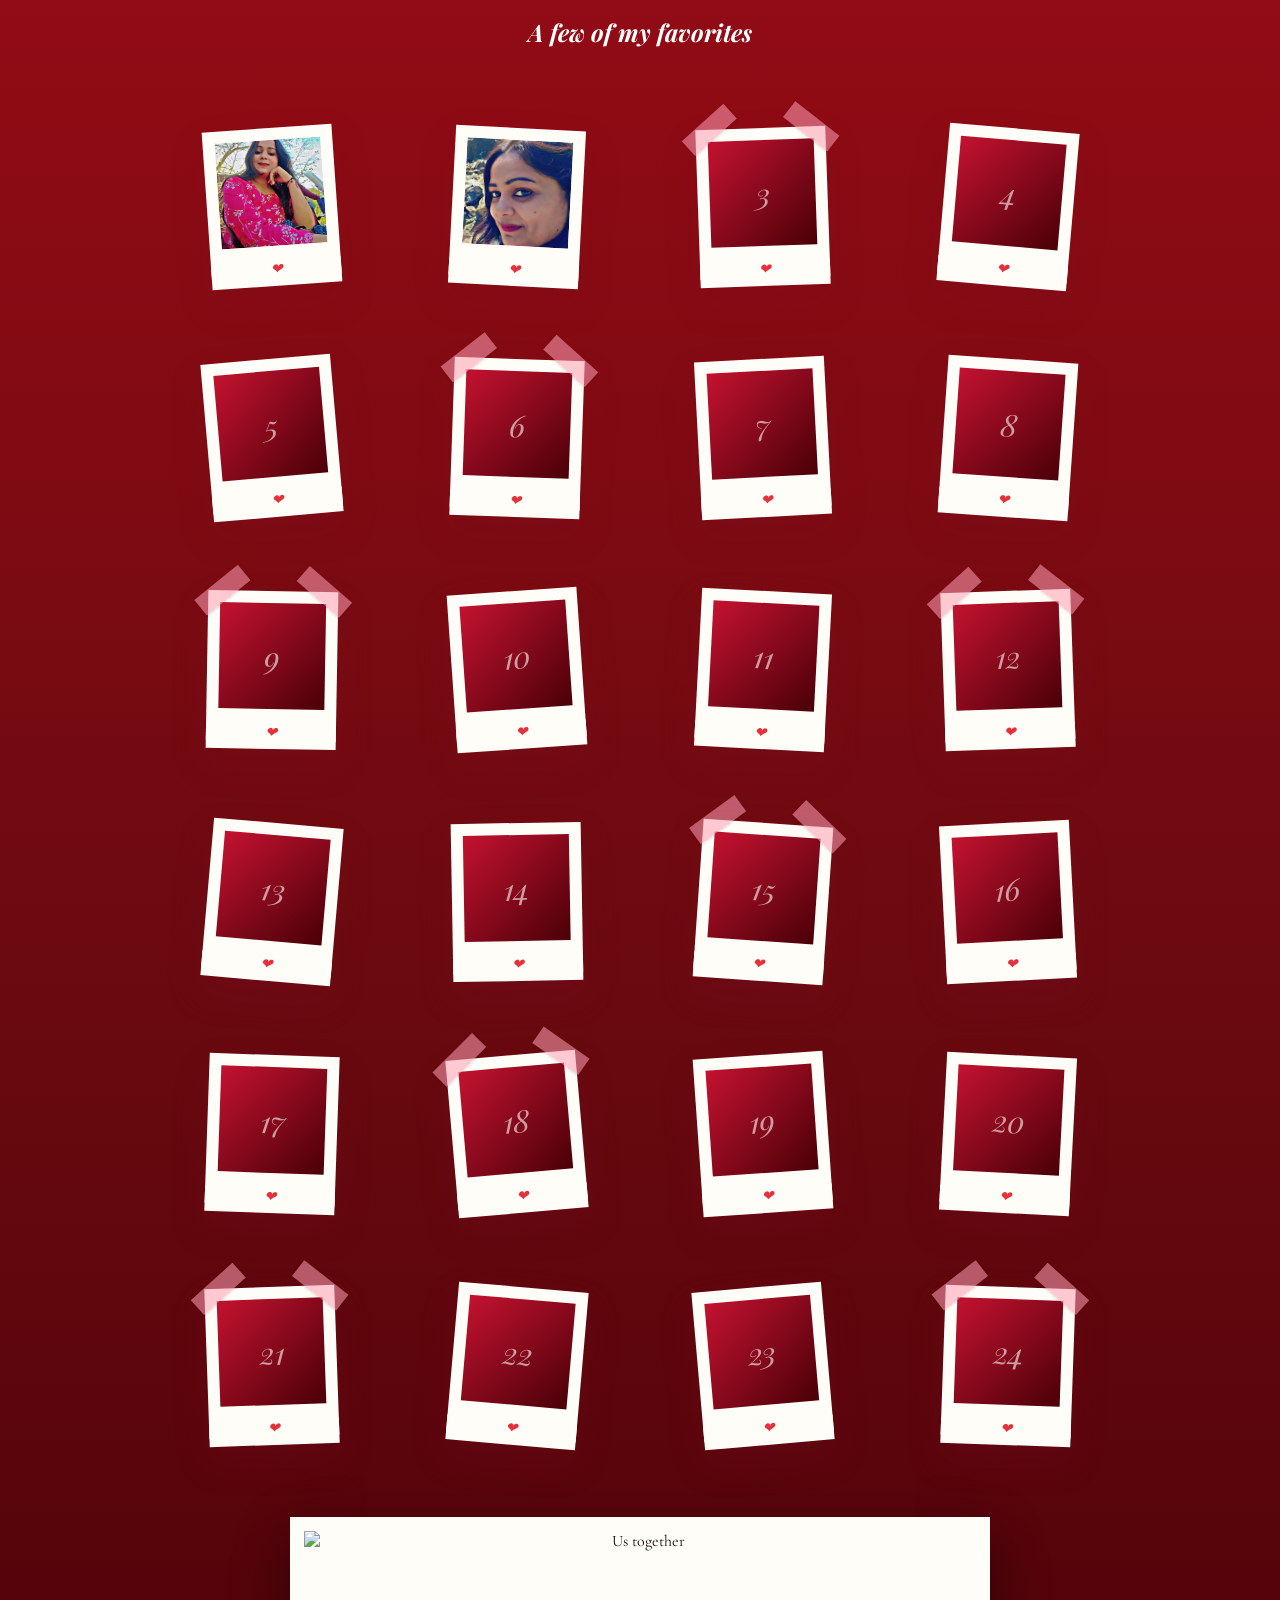
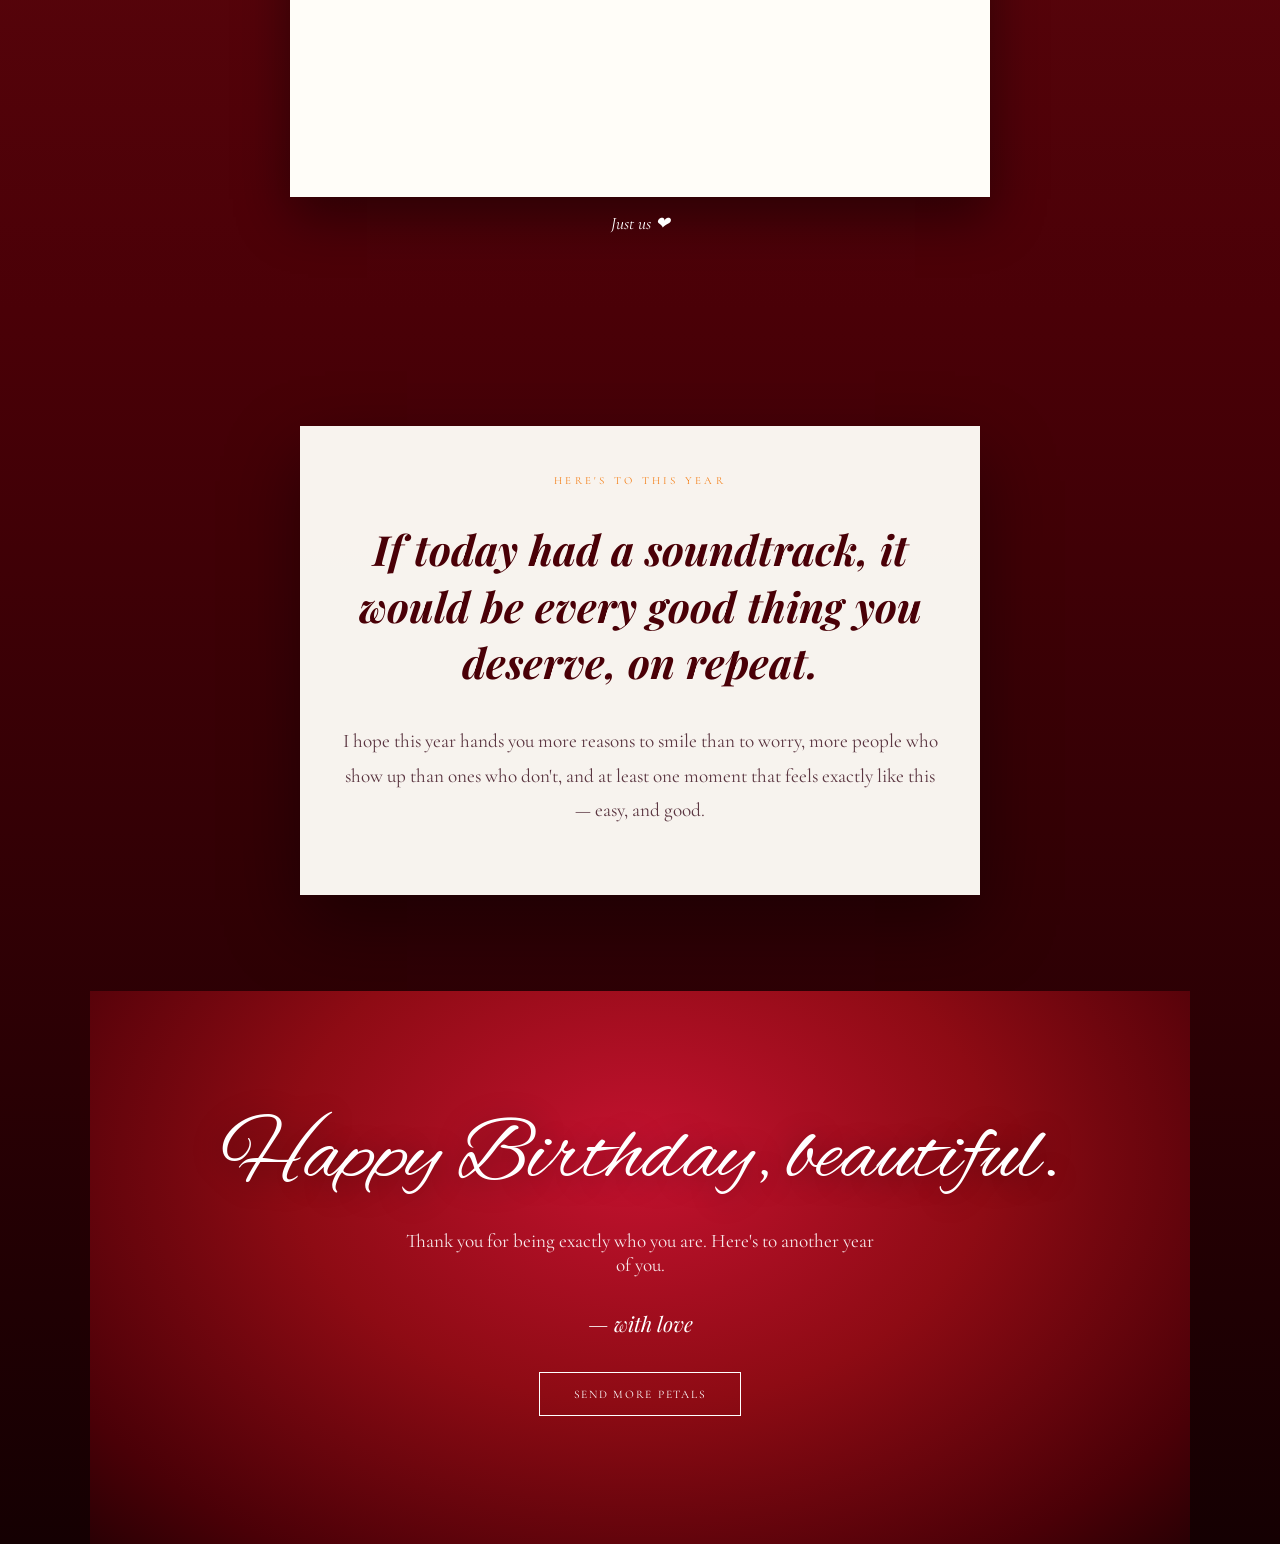
==== commit 115ad546: "Update index.html" ====
--- a/birthday-aakanksha/index.html
+++ b/birthday-aakanksha/index.html
@@ -134,9 +134,19 @@
 
   /* ---------------- gallery: scrapbook paper ---------------- */
   .gallery-section{
-    .feature-photo{
+    background:transparent;
+  }
+  .gallery-title{ text-align:center; margin-bottom:3rem; }
+  .gallery-title h2{ font-style:italic; color:#FFFFFF; }
+  .gallery{
+    display:grid;
+    grid-template-columns:repeat(auto-fill, minmax(210px,1fr));
+    gap:2.6rem 2.2rem;
+    padding-top:1rem;
+  }
+  .feature-photo{
     max-width:700px;
-    margin:3rem auto 0;
+    margin:3.5rem auto 0;
     text-align:center;
   }
   .feature-photo .frame{
@@ -160,16 +170,6 @@
     font-style:italic;
     color:#FFFFFF;
     font-size:1.1rem;
-  }
-    background:transparent;
-  }
-  .gallery-title{ text-align:center; margin-bottom:3rem; }
-  .gallery-title h2{ font-style:italic; color:#FFFFFF; }
-  .gallery{
-    display:grid;
-    grid-template-columns:repeat(auto-fill, minmax(210px,1fr));
-    gap:2.6rem 2.2rem;
-    padding-top:1rem;
   }
   .polaroid{
     background:#FFFDF8;
@@ -298,11 +298,11 @@
     </div>
     <div class="gallery" id="gallery"></div>
     <figure class="feature-photo">
-  <div class="frame">
-    <img src="photos/us.jpg" alt="Us together">
-  </div>
-  <figcaption>Just us ❤</figcaption>
-</figure>
+      <div class="frame">
+        <img src="photos/us.jpg" alt="Us together" loading="lazy">
+      </div>
+      <figcaption>Just us ❤</figcaption>
+    </figure>
   </section>
 </div>
 
@@ -328,7 +328,7 @@
 <script>
 /* ================= Photo gallery ================= */
 const gallery = document.getElementById('gallery');
-const TOTAL_PHOTOS = 24; // set to your real photo count (15-20)
+const TOTAL_PHOTOS = 24; // set to your real photo count (20-25)
 const rotations = [-4,3,-2,5,-5,2,-3,4,1,-4,3,-2,5,-1,4,-3,2,-5];
 
 for(let i=1;i<=TOTAL_PHOTOS;i++){
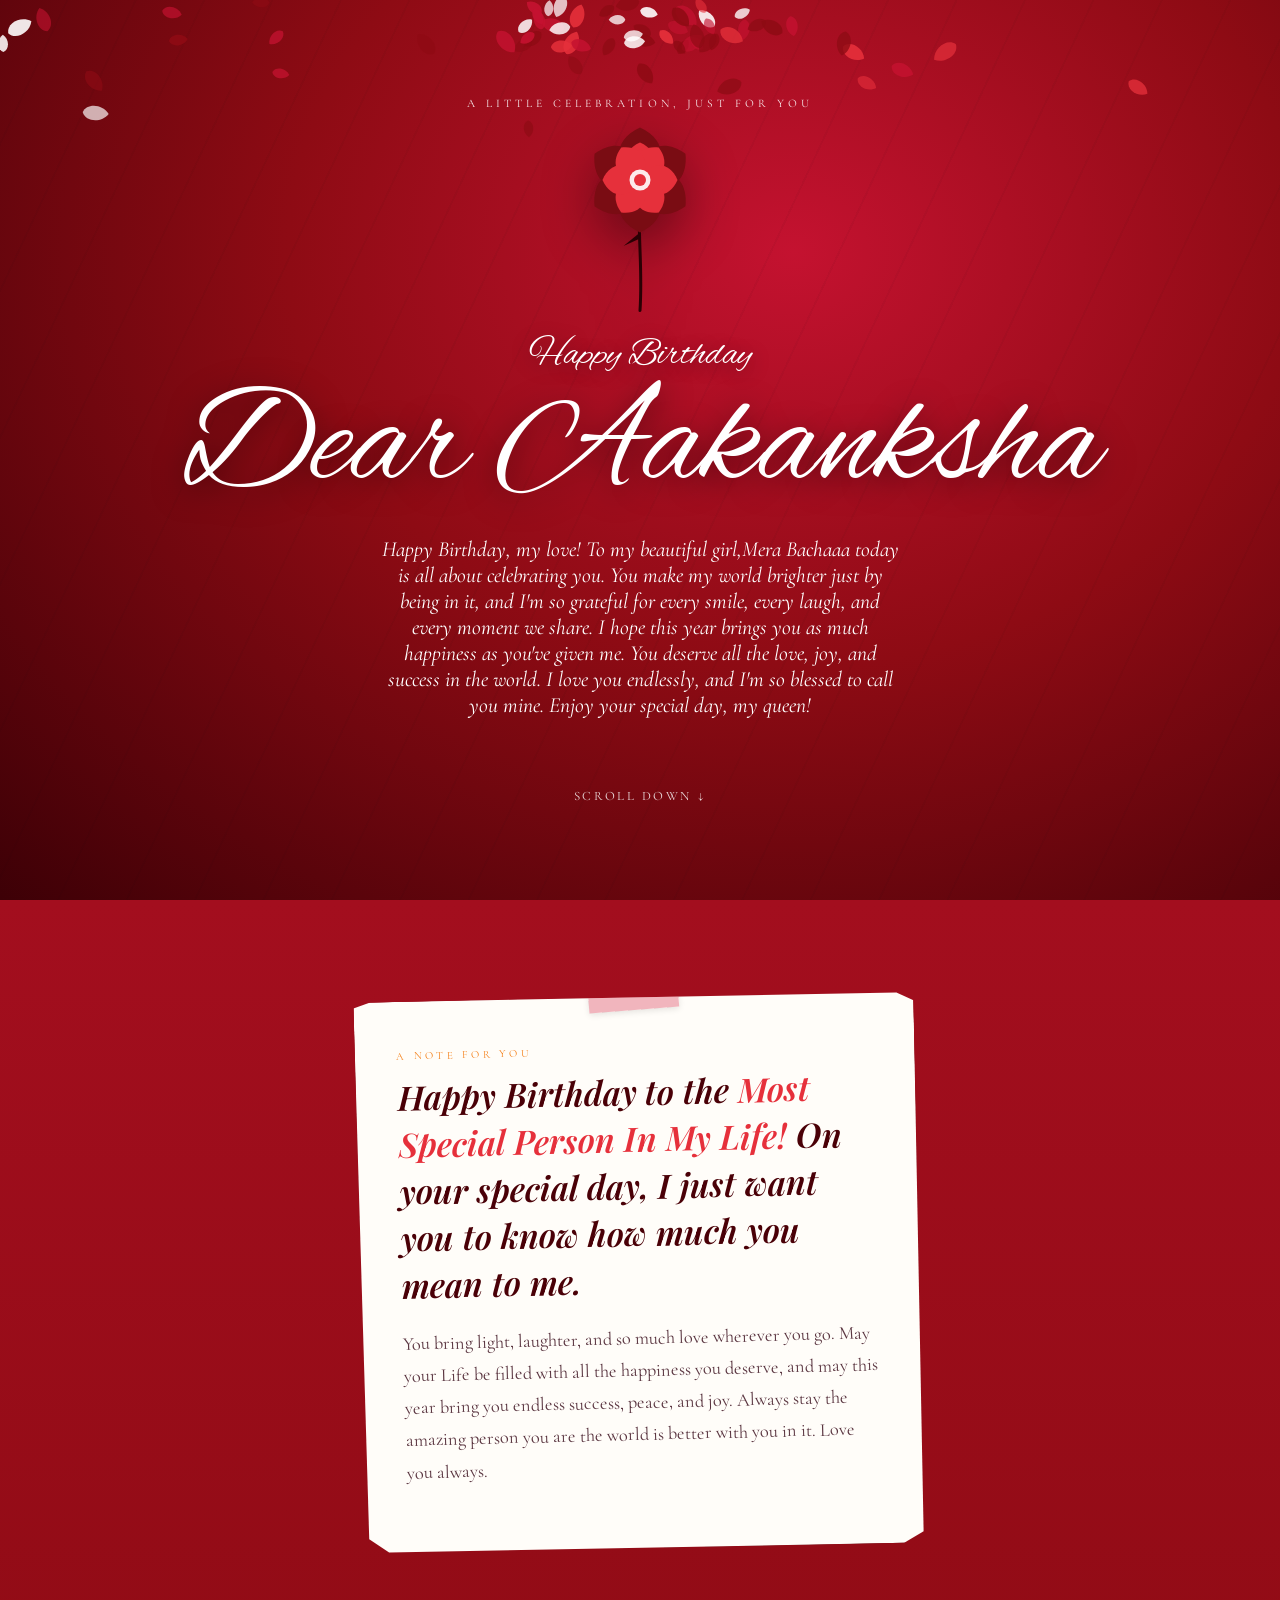
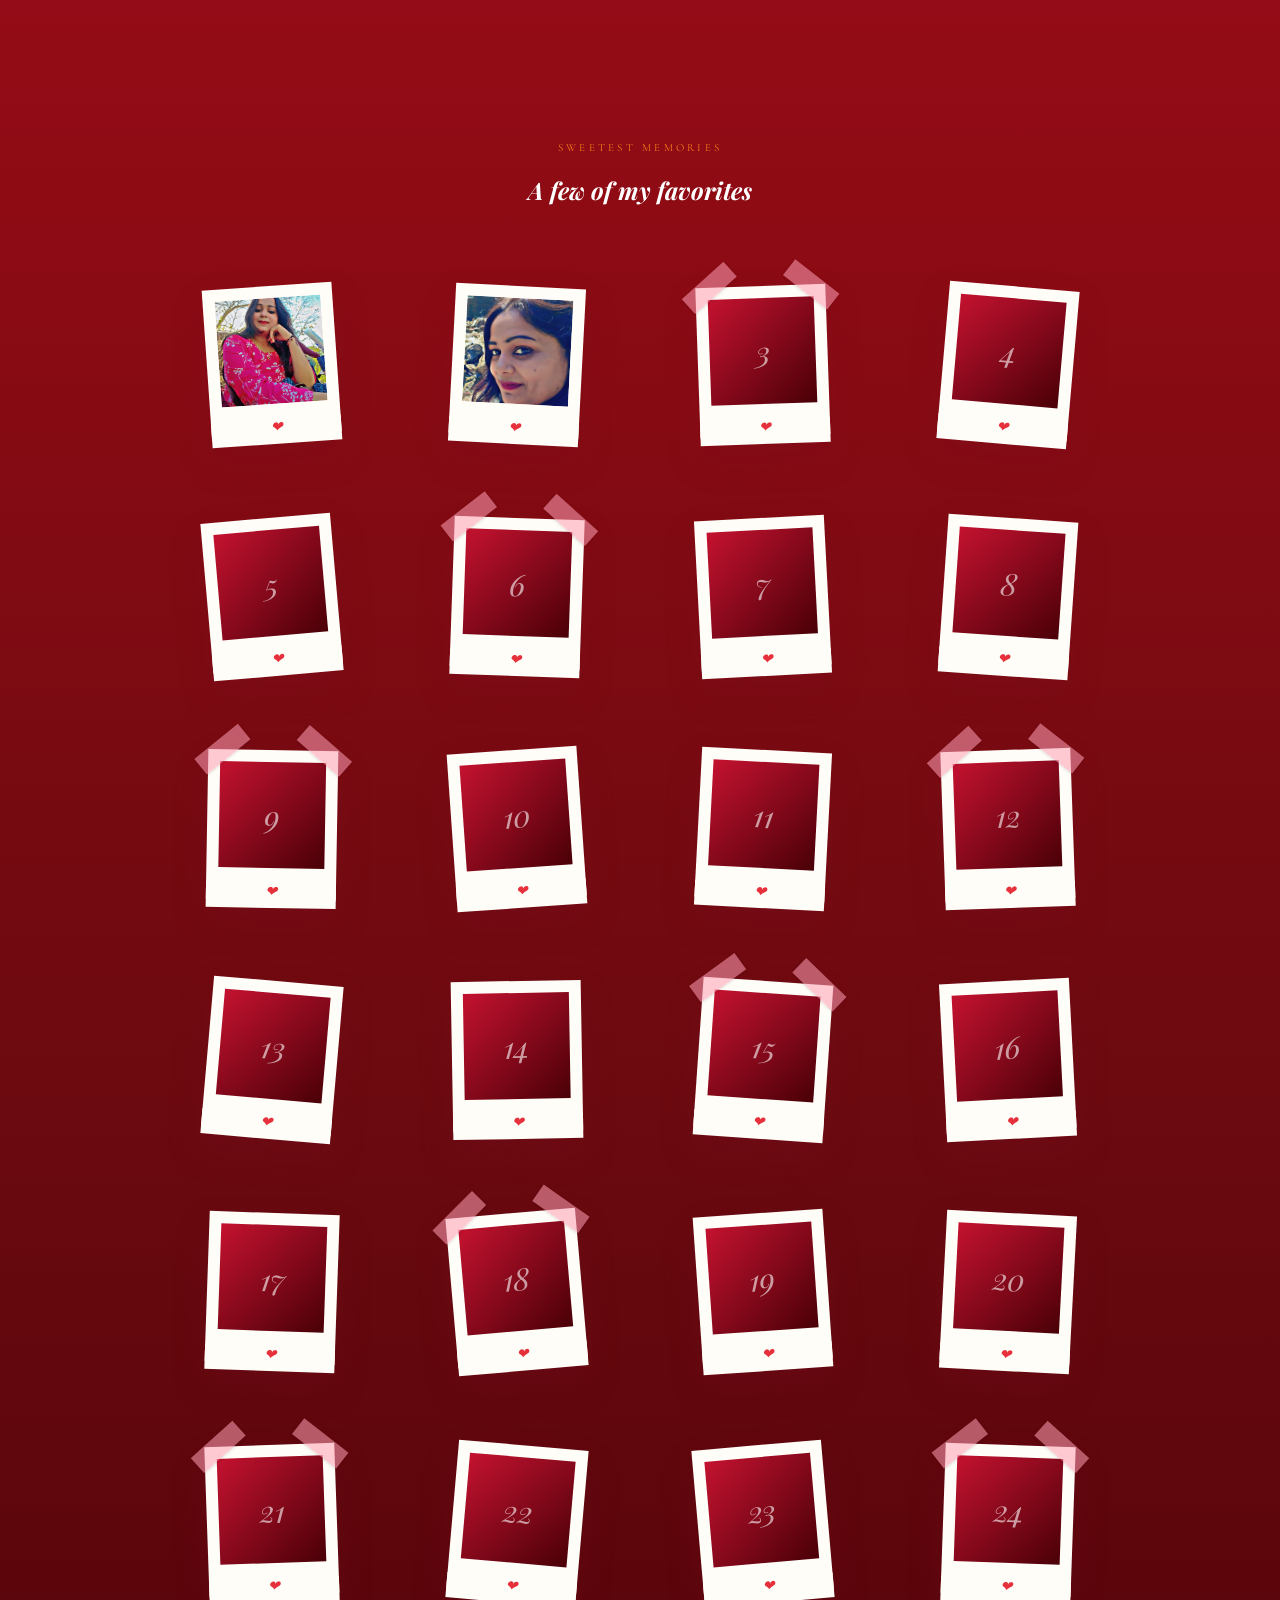
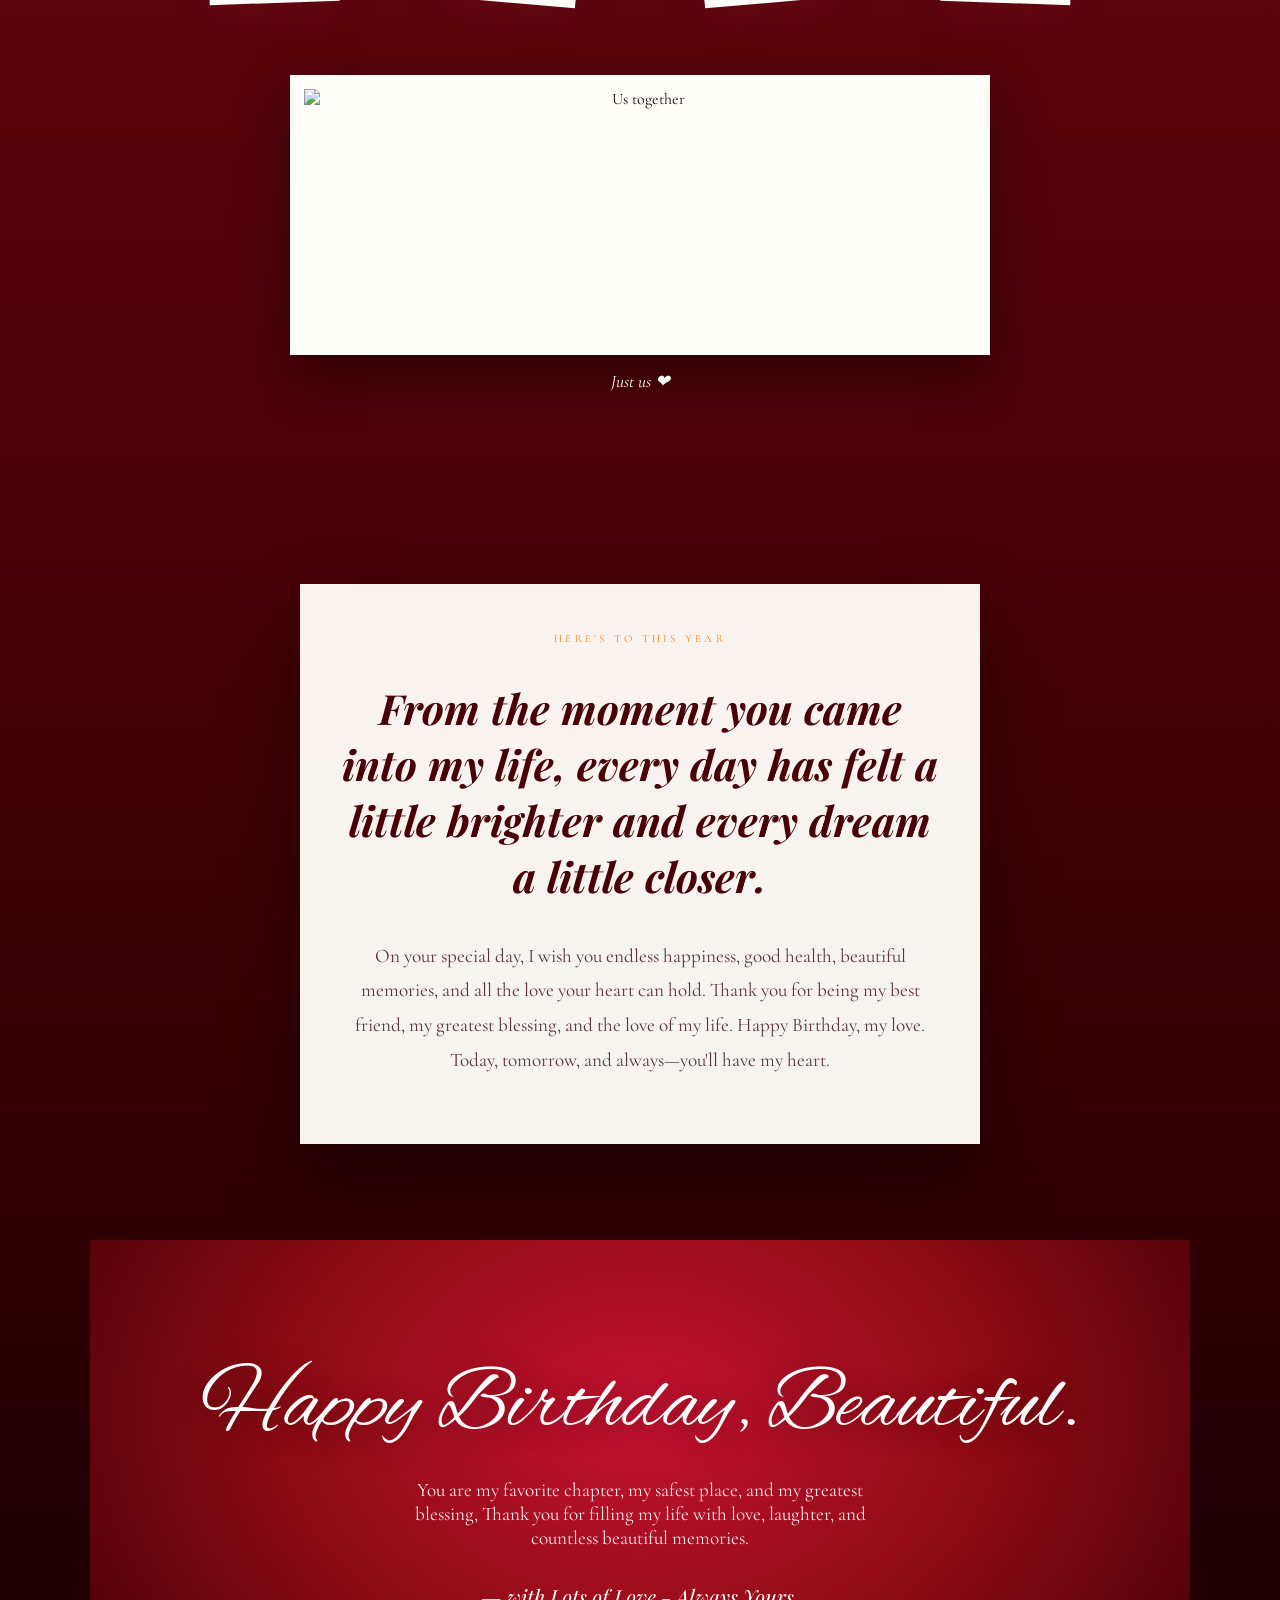
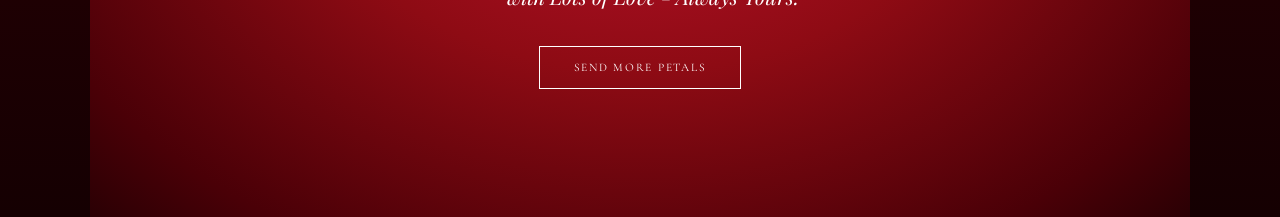
==== commit c9a1fd65: "Update index.html" ====
--- a/birthday-aakanksha/index.html
+++ b/birthday-aakanksha/index.html
@@ -271,8 +271,12 @@
     </svg>
   </div>
   <span class="script small">Happy Birthday</span>
-  <h1>Aakanksha</h1>
-  <p class="sub">Every year gives the world a better reason to know you. Here's to today — and to you.</p>
+  <h1> Dear Aakanksha</h1>
+  <p class="sub">
+Happy Birthday, my love!
+To my beautiful girl,Mera Bachaaa today is all about celebrating you. You make my world brighter just by being in it, and I'm so grateful for every smile, every laugh, and every moment we share. I hope this year brings you as much happiness as you've given me. You deserve all the love, joy, and success in the world.
+I love you endlessly, and I'm so blessed to call you mine.
+Enjoy your special day, my queen!</p>
   <div class="scroll-cue">scroll down ↓</div>
 </div>
 
@@ -283,8 +287,8 @@
     <div class="note-card">
       <div class="tape"></div>
       <span class="kicker">A Note For You</span>
-      <h2>Some people just <em>make</em> the room feel warmer the moment they walk in.</h2>
-      <p>You're one of them. Today's about celebrating everything that makes you, you — the laugh, the warmth, the quiet strength nobody talks about enough.</p>
+      <h2>Happy Birthday to the <em>Most Special Person In My Life! </em> On your special day, I just want you to know how much you mean to me.</h2>
+      <p>You bring light, laughter, and so much love wherever you go. May your Life be filled with all the happiness you deserve, and may this year bring you endless success, peace, and joy. Always stay the amazing person you are the world is better with you in it. Love you always.</p>
     </div>
   </section>
 </div>
@@ -311,17 +315,18 @@
   <section class="reveal" style="padding:0;">
     <div class="inner">
       <span class="kicker">Here's To This Year</span>
-      <h2>If today had a soundtrack, it would be <em>every</em> good thing you deserve, on repeat.</h2>
-      <p>I hope this year hands you more reasons to smile than to worry, more people who show up than ones who don't, and at least one moment that feels exactly like this — easy, and good.</p>
+      <h2>From the moment you came into my life, every day has felt a little brighter and every dream a little closer.</h2>
+      <p>On your special day, I wish you endless happiness, good health, beautiful memories, and all the love your heart can hold. Thank you for being my best friend, my greatest blessing, and the love of my life.
+Happy Birthday, my love. Today, tomorrow, and always—you'll have my heart.</p>
     </div>
   </section>
 </div>
 
 <!-- ============ CLOSING ============ -->
 <section class="closing reveal">
-  <div class="script">Happy Birthday, beautiful.</div>
-  <p>Thank you for being exactly who you are. Here's to another year of you.</p>
-  <div class="signoff">— with love</div>
+  <div class="script">Happy Birthday, Beautiful.</div>
+  <p>You are my favorite chapter, my safest place, and my greatest blessing, Thank you for filling my life with love, laughter, and countless beautiful memories.</p>
+  <div class="signoff">— with Lots of Love - Always Yours.</div>
   <button class="btn" id="confetti-btn">Send more petals</button>
 </section>
 
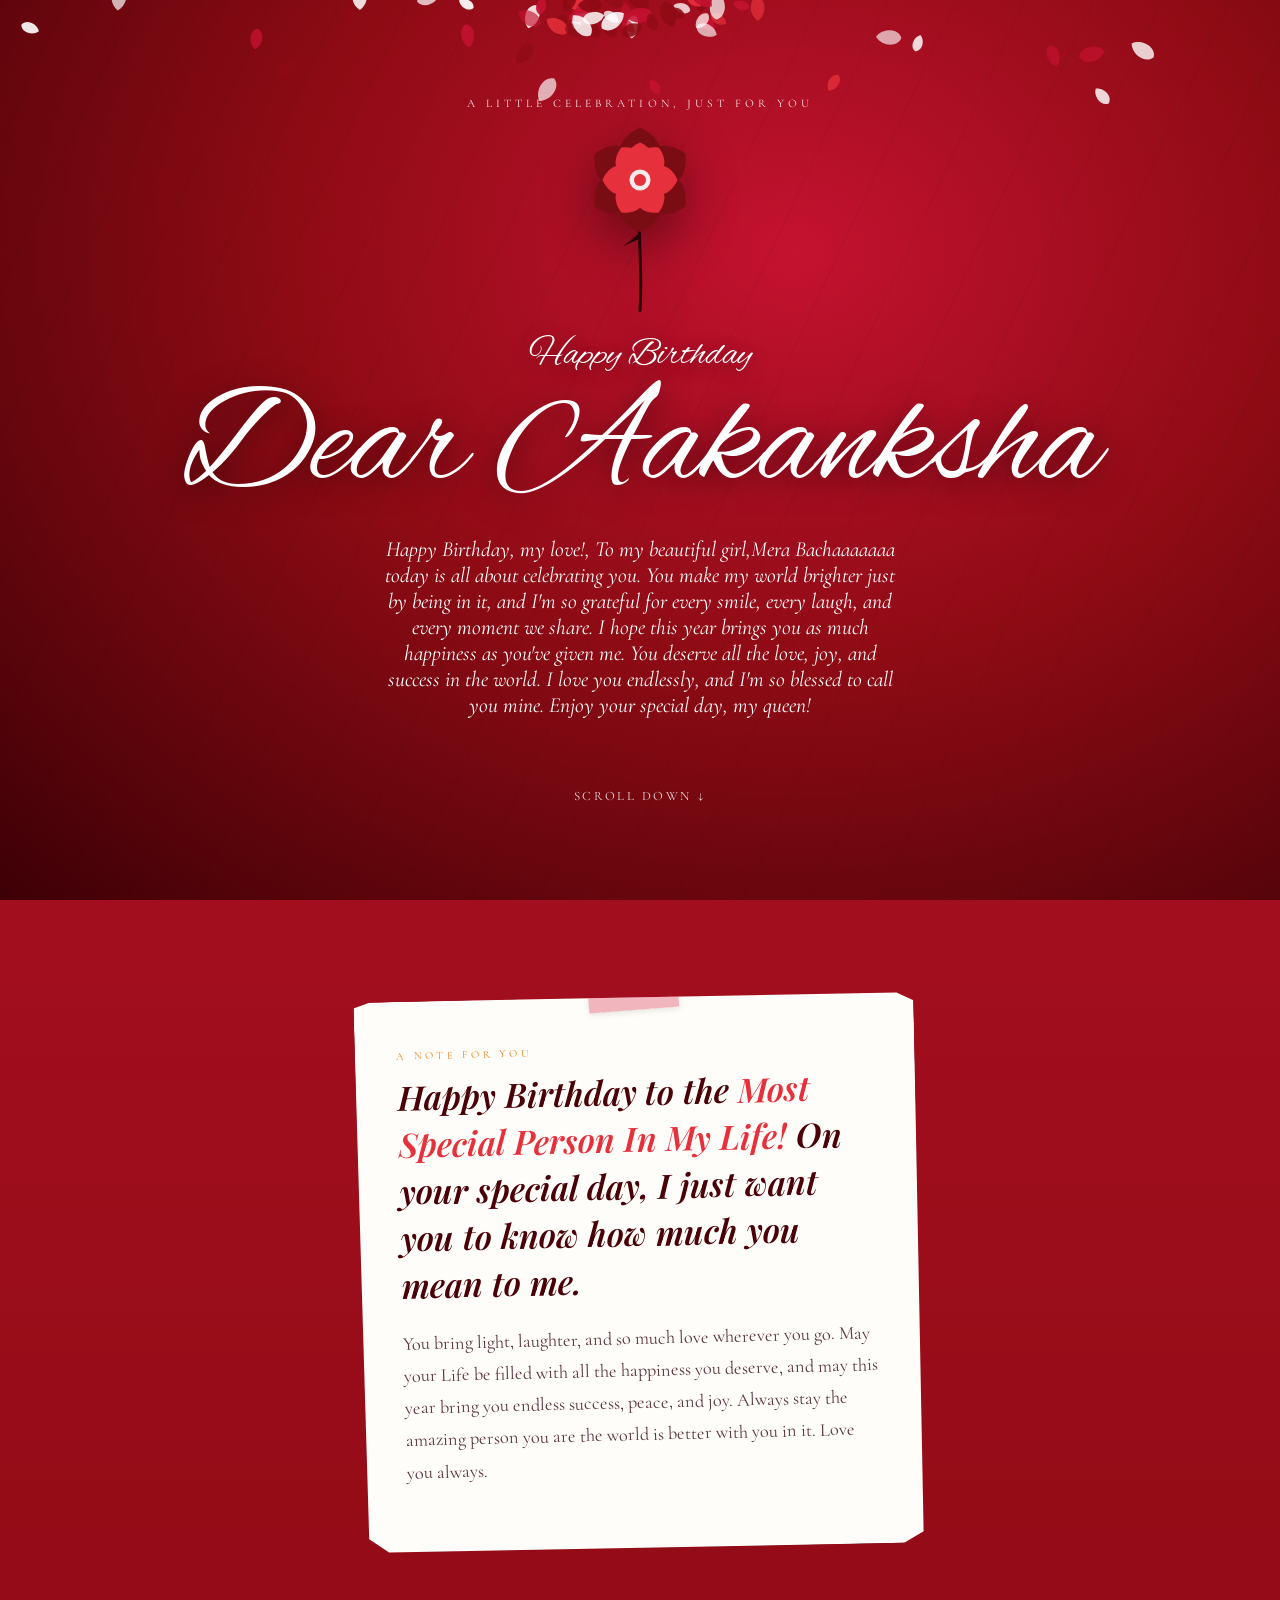
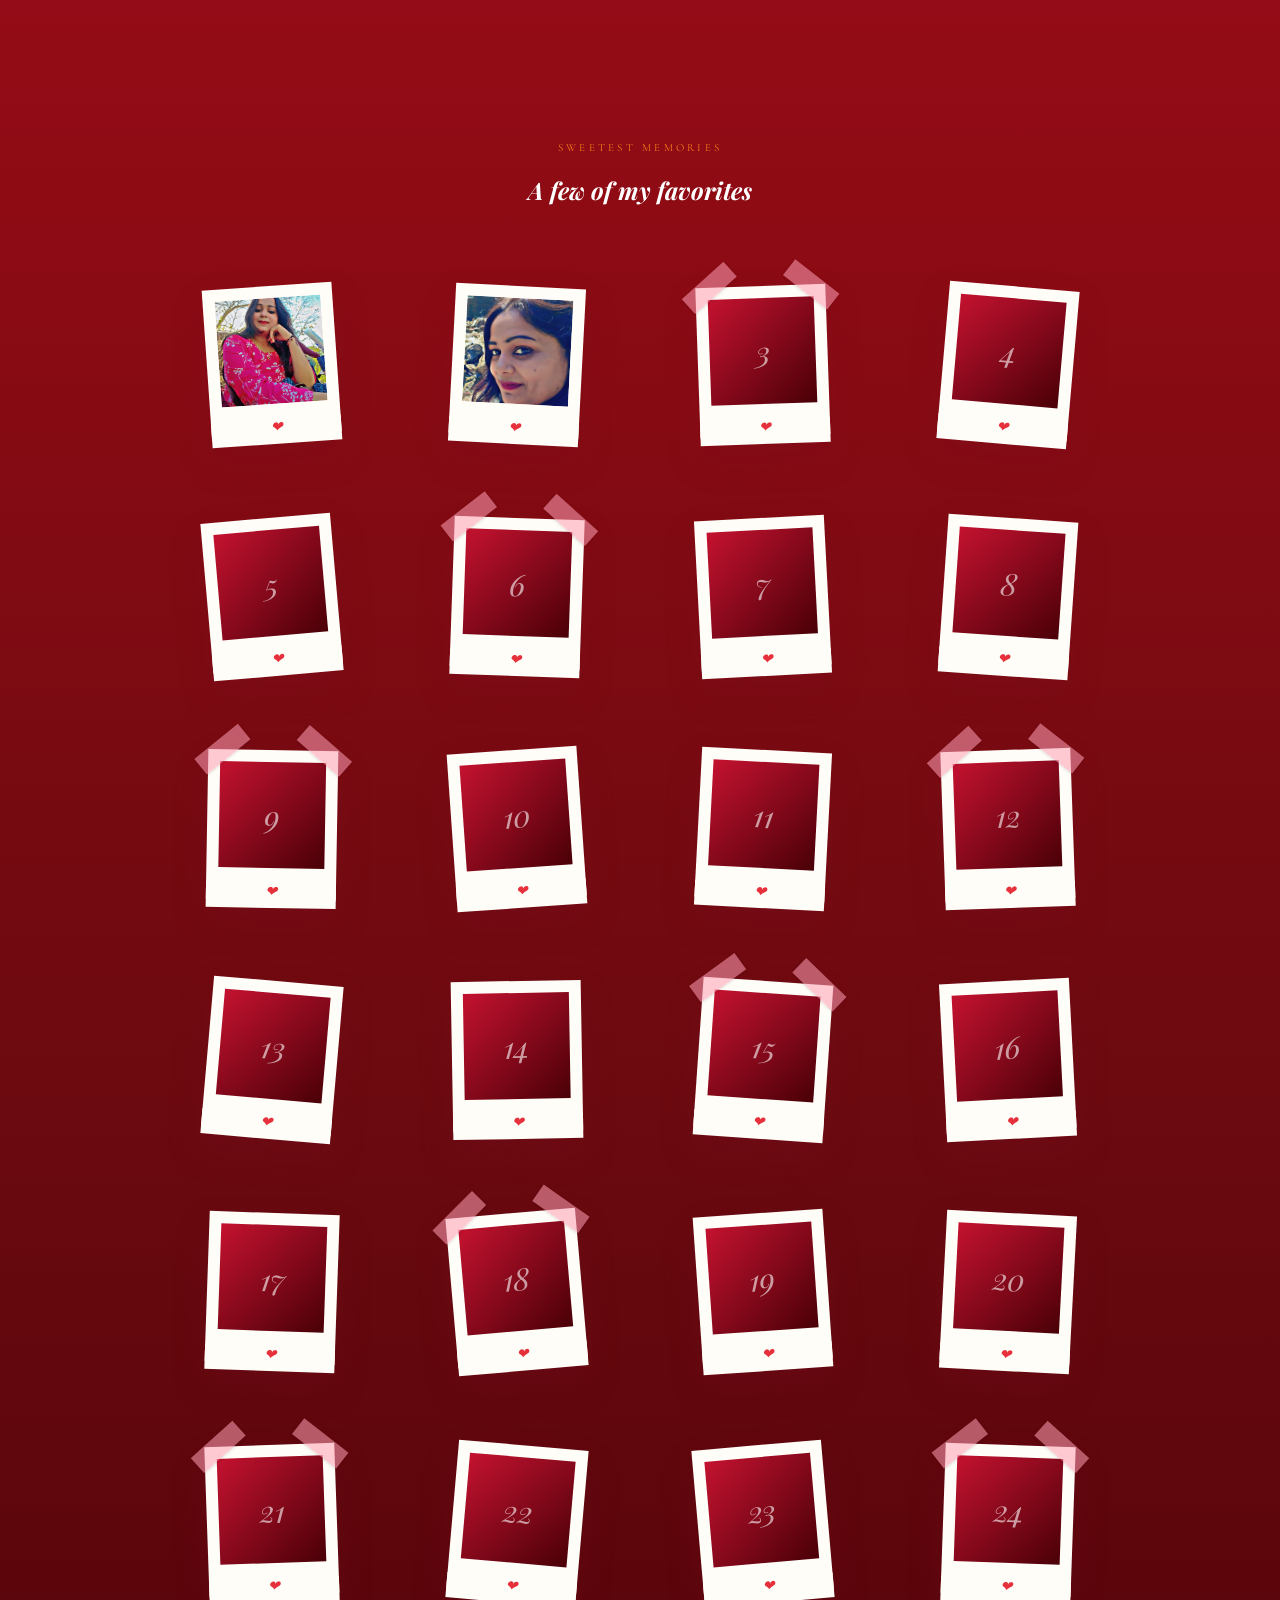
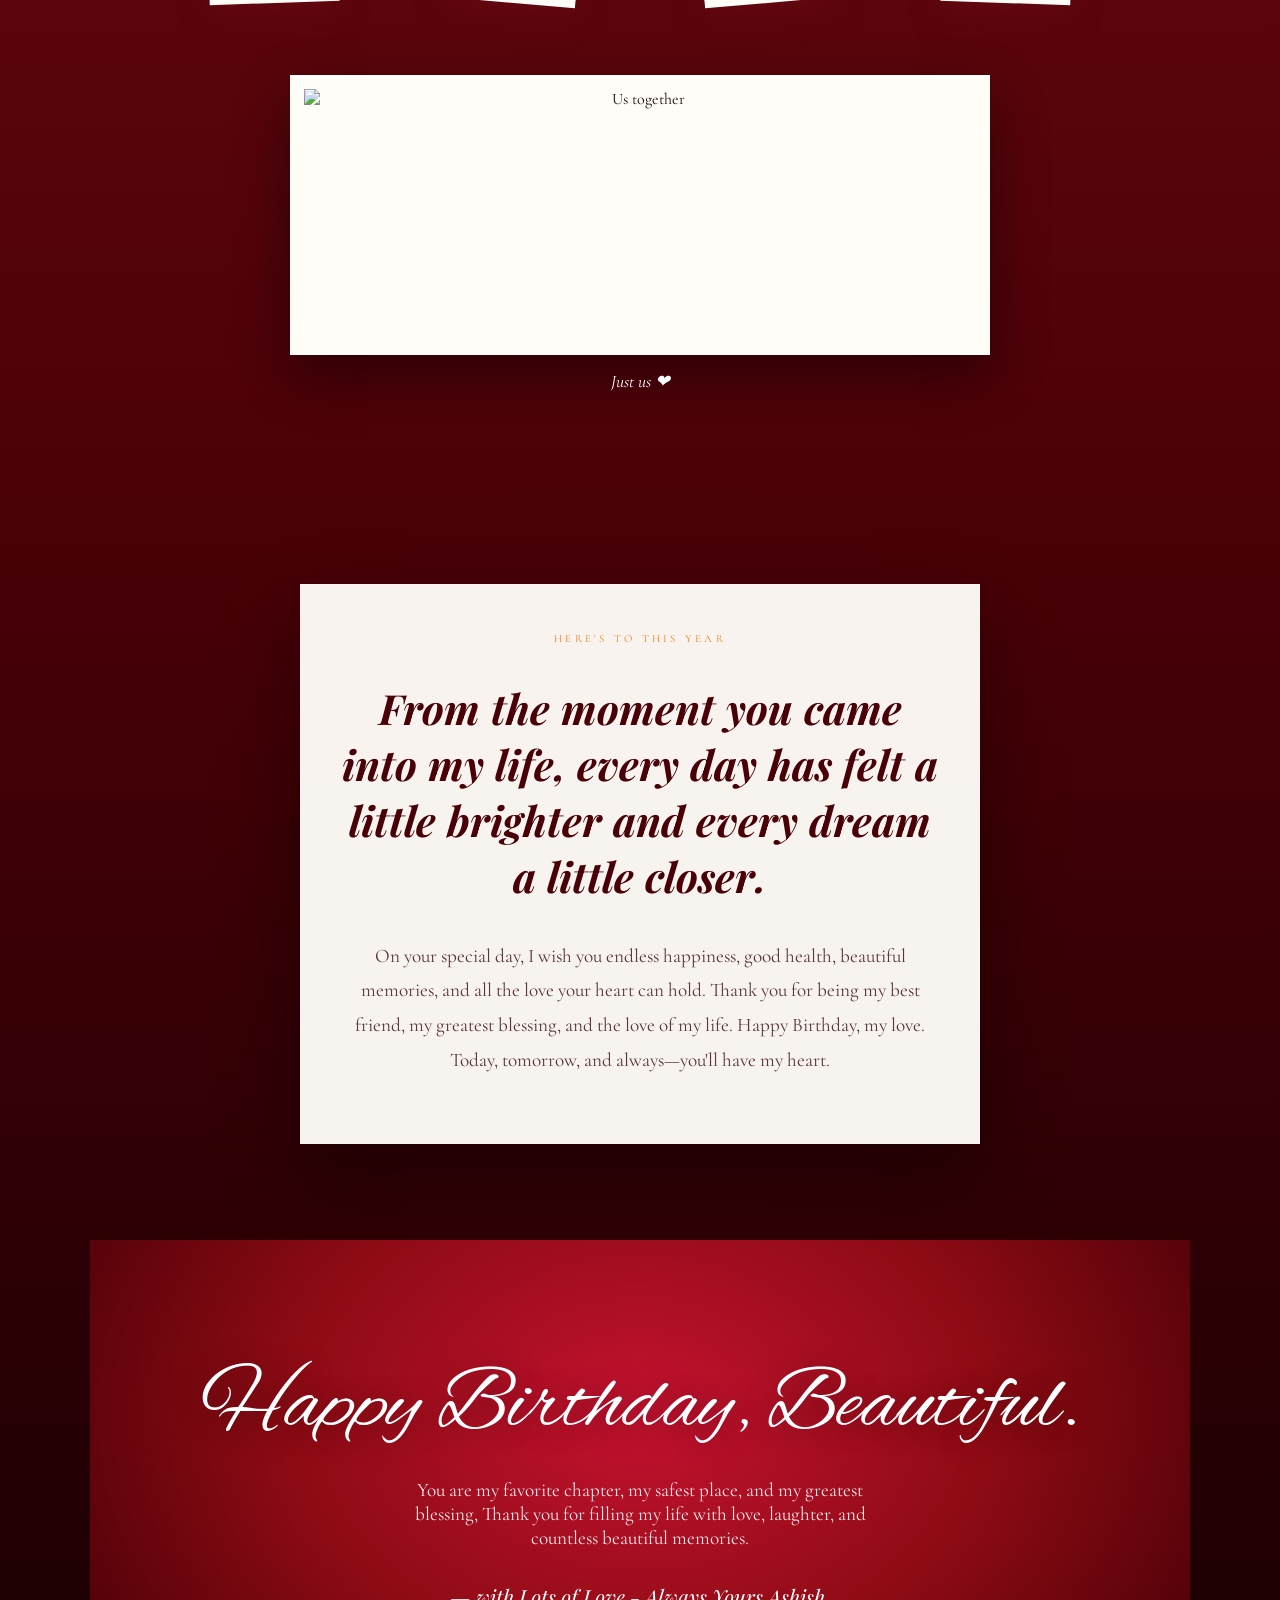
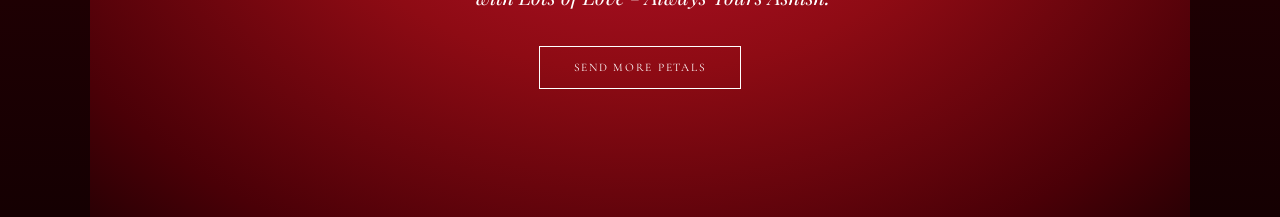
==== commit cb6bf864: "Update index.html" ====
--- a/birthday-aakanksha/index.html
+++ b/birthday-aakanksha/index.html
@@ -273,8 +273,7 @@
   <span class="script small">Happy Birthday</span>
   <h1> Dear Aakanksha</h1>
   <p class="sub">
-Happy Birthday, my love!
-To my beautiful girl,Mera Bachaaa today is all about celebrating you. You make my world brighter just by being in it, and I'm so grateful for every smile, every laugh, and every moment we share. I hope this year brings you as much happiness as you've given me. You deserve all the love, joy, and success in the world.
+Happy Birthday, my love!, <em>To my beautiful girl,Mera Bachaaaaaaa</em> today is all about celebrating you. You make my world brighter just by being in it, and I'm so grateful for every smile, every laugh, and every moment we share. I hope this year brings you as much happiness as you've given me. You deserve all the love, joy, and success in the world.
 I love you endlessly, and I'm so blessed to call you mine.
 Enjoy your special day, my queen!</p>
   <div class="scroll-cue">scroll down ↓</div>
@@ -326,7 +325,7 @@
 <section class="closing reveal">
   <div class="script">Happy Birthday, Beautiful.</div>
   <p>You are my favorite chapter, my safest place, and my greatest blessing, Thank you for filling my life with love, laughter, and countless beautiful memories.</p>
-  <div class="signoff">— with Lots of Love - Always Yours.</div>
+  <div class="signoff">— with Lots of Love - Always Yours Ashish.</div>
   <button class="btn" id="confetti-btn">Send more petals</button>
 </section>
 
